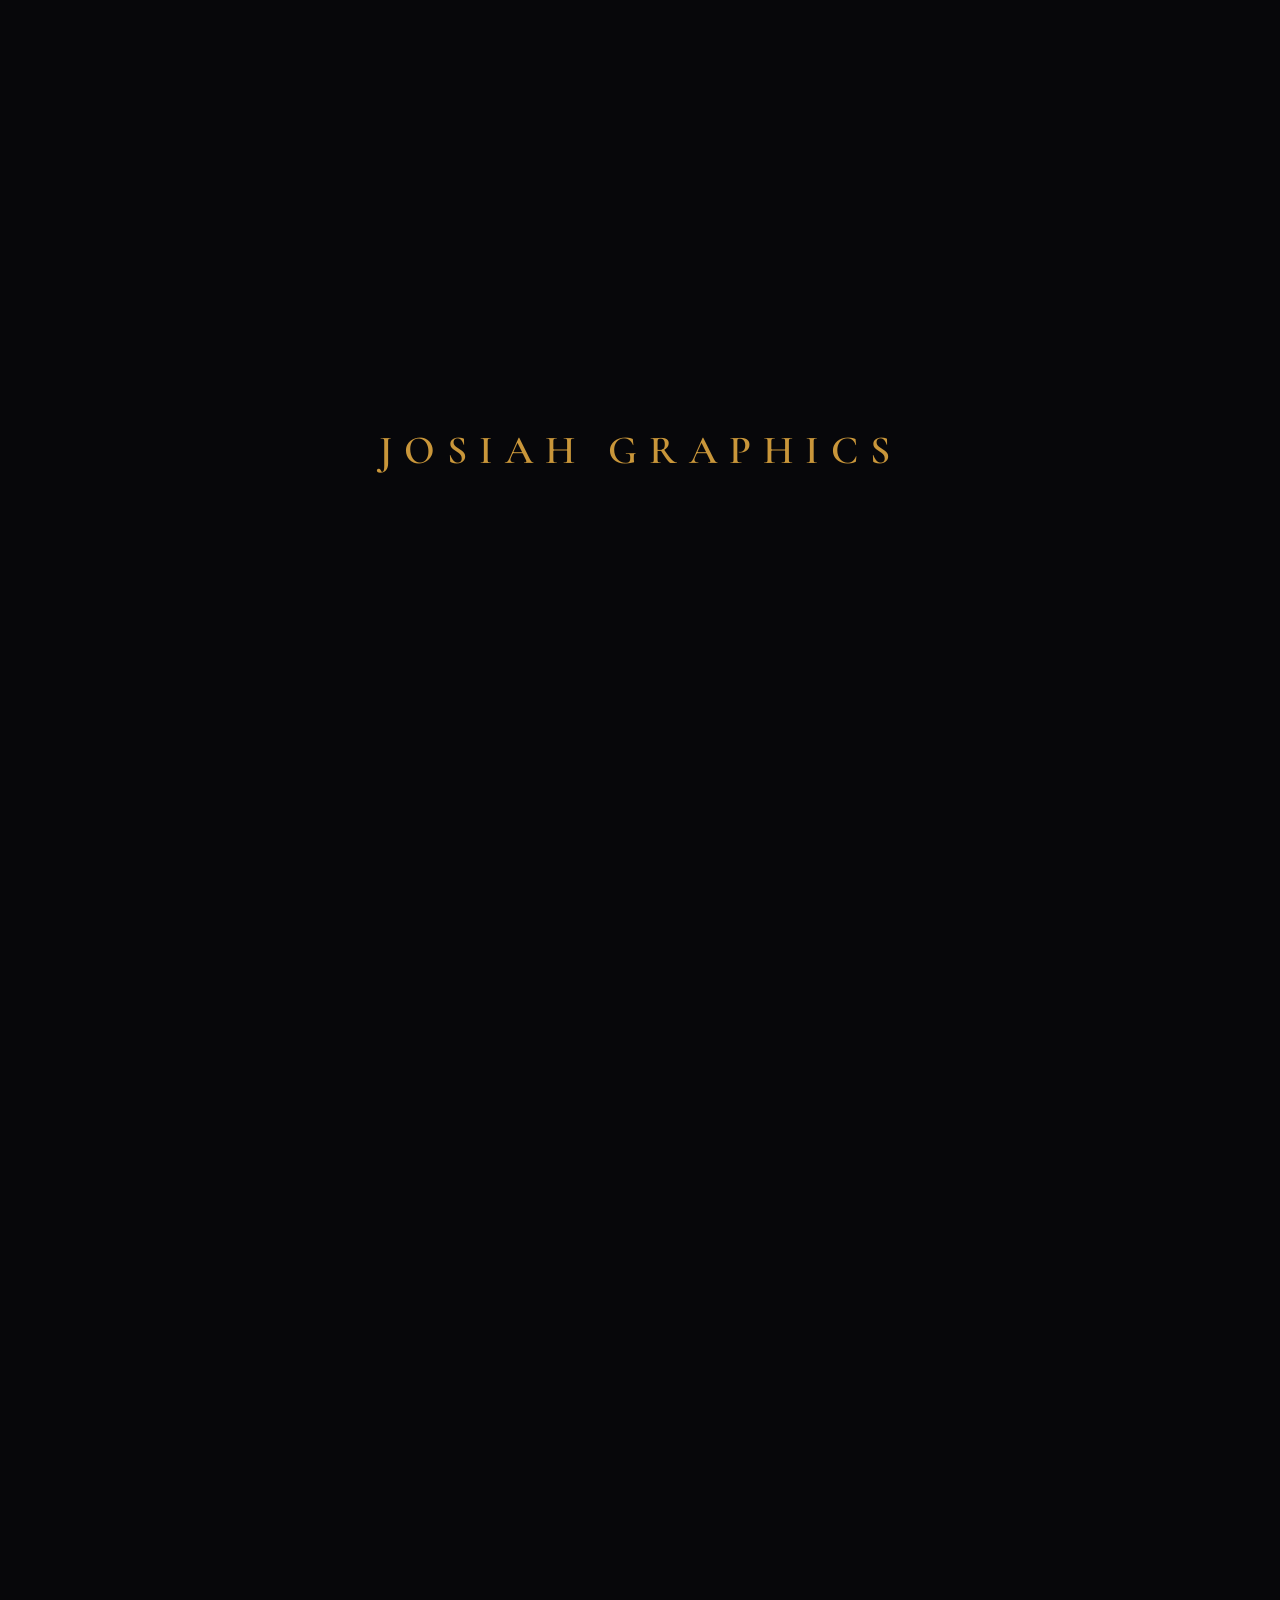
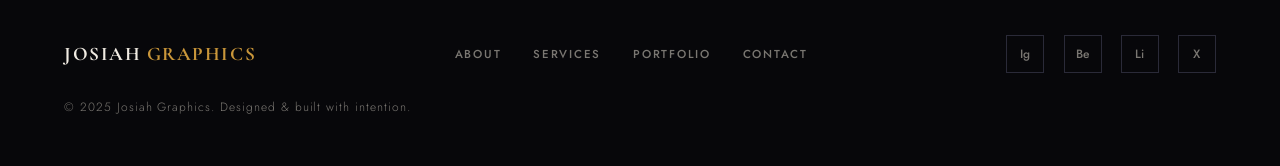
==== about.html @ d7c50a03 "message" ====
<!DOCTYPE html>
<html lang="en">
<head>
  <meta charset="UTF-8" />
  <meta name="viewport" content="width=device-width, initial-scale=1.0" />
  <title>About — Josiah Graphics</title>
  <meta name="description" content="About Josiah — graphic designer, visual storyteller, and brand strategist with 8+ years of creative experience." />
  <link rel="stylesheet" href="assets/css/style.css" />
  <style>
    /* ── Bio Section ─────────────────────────────────────── */
    .bio-grid {
      display: grid;
      grid-template-columns: 5fr 7fr;
      gap: clamp(3rem, 8vw, 6rem);
      align-items: start;
    }
    .bio-img-wrap {
      position: relative;
      top: -2rem;
    }
    .bio-img-wrap img {
      width: 100%;
      aspect-ratio: 3/4;
    }
    .bio-img-overlay {
      position: absolute;
      top: 2rem; right: -2rem;
      width: calc(100% - 2rem);
      height: calc(100% - 2rem);
      border: 1px solid var(--border-light);
      pointer-events: none;
      z-index: -1;
    }
    .bio-img-caption {
      margin-top: 1.5rem;
      font-size: 0.75rem;
      letter-spacing: 0.12em;
      color: var(--text-muted);
    }
    .bio-text p {
      font-size: 1rem;
      color: var(--text-muted);
      line-height: 1.9;
      margin-bottom: 1.5rem;
    }
    .bio-text p.lead {
      font-family: var(--font-display);
      font-size: 1.45rem;
      font-weight: 400;
      line-height: 1.55;
      color: var(--text);
    }
    .bio-text p.lead em { color: var(--accent); font-style: italic; }
    @media (max-width: 768px) {
      .bio-grid { grid-template-columns: 1fr; }
      .bio-img-wrap { top: 0; }
      .bio-img-overlay { display: none; }
    }

    /* ── Skills Section ──────────────────────────────────── */
    .skills-section { background: var(--surface); border-top: 1px solid var(--border); border-bottom: 1px solid var(--border); }
    .skills-grid {
      display: grid;
      grid-template-columns: repeat(3, 1fr);
      gap: 0;
    }
    .skill-col {
      padding: 2.5rem;
      border-right: 1px solid var(--border);
    }
    .skill-col:last-child { border-right: none; }
    .skill-col-title {
      font-size: 0.7rem;
      font-weight: 500;
      letter-spacing: 0.22em;
      text-transform: uppercase;
      color: var(--accent);
      margin-bottom: 1.5rem;
    }
    .skill-item {
      display: flex;
      align-items: center;
      justify-content: space-between;
      padding: 0.75rem 0;
      border-bottom: 1px solid var(--border);
      font-size: 0.9rem;
      color: var(--text-muted);
    }
    .skill-item:last-child { border-bottom: none; }
    .skill-item strong { color: var(--text); font-weight: 400; }
    .skill-bar-wrap {
      width: 60px;
      height: 2px;
      background: var(--border-light);
      border-radius: 1px;
      overflow: hidden;
    }
    .skill-bar {
      height: 100%;
      background: var(--accent);
      width: 0;
      transition: width 1s var(--ease-out);
      border-radius: 1px;
    }
    .skill-bar.animated { width: var(--level); }
    @media (max-width: 768px) {
      .skills-grid { grid-template-columns: 1fr; }
      .skill-col { border-right: none; border-bottom: 1px solid var(--border); }
      .skill-col:last-child { border-bottom: none; }
    }

    /* ── Timeline ────────────────────────────────────────── */
    .timeline {
      position: relative;
      padding-left: 2rem;
    }
    .timeline::before {
      content: '';
      position: absolute;
      left: 0;
      top: 0.6rem;
      bottom: 0;
      width: 1px;
      background: var(--border-light);
    }
    .timeline-item {
      position: relative;
      padding-left: 2rem;
      padding-bottom: 2.5rem;
    }
    .timeline-item:last-child { padding-bottom: 0; }
    .timeline-dot {
      position: absolute;
      left: -2.5rem;
      top: 0.4rem;
      width: 10px; height: 10px;
      border-radius: 50%;
      background: var(--accent-dim);
      border: 1px solid var(--accent);
      box-shadow: 0 0 0 4px var(--bg);
    }
    .timeline-year {
      font-size: 0.68rem;
      font-weight: 500;
      letter-spacing: 0.2em;
      color: var(--accent);
      text-transform: uppercase;
      margin-bottom: 0.5rem;
    }
    .timeline-role {
      font-family: var(--font-display);
      font-size: 1.2rem;
      font-weight: 600;
      margin-bottom: 0.25rem;
    }
    .timeline-company { font-size: 0.85rem; color: var(--text-muted); margin-bottom: 0.75rem; }
    .timeline-desc { font-size: 0.88rem; color: var(--text-muted); line-height: 1.8; max-width: 52ch; }

    /* ── Values ──────────────────────────────────────────── */
    .values-grid {
      display: grid;
      grid-template-columns: repeat(2, 1fr);
      gap: 1.5rem;
    }
    .value-card {
      padding: 2.2rem;
      border: 1px solid var(--border);
      background: var(--surface);
      transition: border-color var(--trans), background var(--trans);
    }
    .value-card:hover { border-color: var(--accent); background: var(--surface-2); }
    .value-icon {
      font-family: var(--font-display);
      font-size: 2.5rem;
      font-weight: 600;
      font-style: italic;
      color: var(--accent);
      margin-bottom: 1rem;
      line-height: 1;
    }
    .value-title {
      font-family: var(--font-display);
      font-size: 1.3rem;
      font-weight: 600;
      margin-bottom: 0.75rem;
    }
    .value-desc { font-size: 0.88rem; color: var(--text-muted); line-height: 1.8; }
    @media (max-width: 640px) {
      .values-grid { grid-template-columns: 1fr; }
    }

    /* ── Stats Bar ───────────────────────────────────────── */
    .stats-bar {
      display: grid;
      grid-template-columns: repeat(4, 1fr);
      border-top: 1px solid var(--border);
      border-bottom: 1px solid var(--border);
    }
    .stat-cell {
      padding: 2.5rem 2rem;
      border-right: 1px solid var(--border);
      text-align: center;
    }
    .stat-cell:last-child { border-right: none; }
    @media (max-width: 768px) {
      .stats-bar { grid-template-columns: repeat(2, 1fr); }
      .stat-cell:nth-child(2) { border-right: none; }
      .stat-cell:nth-child(1),
      .stat-cell:nth-child(2) { border-bottom: 1px solid var(--border); }
    }
  </style>
</head>
<body>

  <div id="page-loader"><span class="loader-logo">Josiah Graphics</span></div>
  <div id="scroll-progress"></div>
  <div class="cursor"></div>
  <div class="cursor-ring"></div>

  <nav id="nav">
    <div class="nav-inner">
      <a href="index.html" class="nav-logo">Josiah <span>Graphics</span></a>
      <div class="nav-links">
        <a href="index.html">Home</a>
        <a href="about.html">About</a>
        <a href="services.html">Services</a>
        <a href="portfolio.html">Portfolio</a>
        <a href="contact.html" class="nav-cta">Get in Touch</a>
      </div>
      <button class="hamburger" aria-label="Toggle menu">
        <span></span><span></span><span></span>
      </button>
    </div>
  </nav>
  <div class="mobile-nav">
    <a href="index.html">Home</a>
    <a href="about.html">About</a>
    <a href="services.html">Services</a>
    <a href="portfolio.html">Portfolio</a>
    <a href="contact.html">Contact</a>
  </div>

  <!-- Hero -->
  <section class="page-hero">
    <div class="container">
      <div class="section-label page-hero-label">About Me</div>
      <h1>The<br>person<br>behind the <em>work</em></h1>
      <p class="page-hero-desc">
        I'm Josiah — graphic designer, visual thinker, and brand storyteller based in [City, Country]. I design for people, not just portfolios.
      </p>
    </div>
  </section>

  <!-- Stats Bar -->
  <div class="stats-bar">
    <div class="stat-cell reveal">
      <p class="stat-number" data-count="8" data-suffix="+">0+</p>
      <p class="stat-label">Years Active</p>
    </div>
    <div class="stat-cell reveal">
      <p class="stat-number" data-count="150" data-suffix="+">0+</p>
      <p class="stat-label">Projects Delivered</p>
    </div>
    <div class="stat-cell reveal">
      <p class="stat-number" data-count="80" data-suffix="+">0+</p>
      <p class="stat-label">Happy Clients</p>
    </div>
    <div class="stat-cell reveal">
      <p class="stat-number" data-count="12" data-suffix="">0</p>
      <p class="stat-label">Design Awards</p>
    </div>
  </div>

  <!-- Bio -->
  <section class="section-pad">
    <div class="container">
      <div class="bio-grid">
        <div class="bio-img-wrap reveal-left">
          <img src="https://picsum.photos/seed/josiah-bio/600/800" alt="Josiah at work" loading="lazy" />
          <div class="bio-img-overlay"></div>
          <p class="bio-img-caption">→ Josiah · Visual Designer · [City]</p>
        </div>
        <div class="bio-text reveal-right">
          <div class="section-label">My Story</div>
          <p class="lead">
            Design isn't decoration — it's <em>communication</em> stripped to its purest, most powerful form.
          </p>
          <p>
            My journey into design began with a sketch pad and a curiosity about why certain logos felt trustworthy and others felt forgettable. That question has driven every project I've taken on since.
          </p>
          <p>
            I studied Graphic Communication at [University Name] and have since spent over eight years working across industries — from startups that needed a visual voice from scratch, to established firms seeking a fresh identity to match their evolution.
          </p>
          <p>
            I founded Josiah Graphics as a studio where strategy and artistry meet without compromise. Every client gets a designer who listens, a process that's transparent, and a result that exceeds expectation.
          </p>
          <p>
            When I'm not designing, you'll find me exploring typography history, mentoring young creatives, or chasing good light with a camera.
          </p>
          <a href="contact.html" class="btn btn-primary mt-3">Let's Work Together →</a>
        </div>
      </div>
    </div>
  </section>

  <!-- Values -->
  <section class="section-pad" style="background: var(--surface); border-top: 1px solid var(--border);">
    <div class="container">
      <div class="section-label reveal">What I Believe</div>
      <h2 class="section-title reveal">Design <em>principles</em></h2>
      <div class="values-grid mt-3">
        <div class="value-card reveal">
          <div class="value-icon">01.</div>
          <h3 class="value-title">Clarity Above All</h3>
          <p class="value-desc">The best design communicates instantly. I strip away everything that doesn't serve the message, leaving only what earns its place on the canvas.</p>
        </div>
        <div class="value-card reveal">
          <div class="value-icon">02.</div>
          <h3 class="value-title">Intent in Every Detail</h3>
          <p class="value-desc">Kerning, colour temperature, weight contrast — nothing is arbitrary. Every micro-decision compounds into a macro impression that defines the brand.</p>
        </div>
        <div class="value-card reveal">
          <div class="value-icon">03.</div>
          <h3 class="value-title">Strategy Before Style</h3>
          <p class="value-desc">Beautiful design that doesn't work is decoration. I start with your audience, your goals, and your competitive landscape — then I make it beautiful.</p>
        </div>
        <div class="value-card reveal">
          <div class="value-icon">04.</div>
          <h3 class="value-title">Long-term Thinking</h3>
          <p class="value-desc">Trends age. Strong visual identities don't. I design for longevity, building systems flexible enough to grow with your brand over years, not seasons.</p>
        </div>
      </div>
    </div>
  </section>

  <!-- Skills -->
  <section class="skills-section">
    <div class="container">
      <div style="padding: 4rem 0 3rem;">
        <div class="section-label reveal">Expertise</div>
        <h2 class="section-title reveal">Skills &amp; <em>tools</em></h2>
      </div>
    </div>
    <div class="skills-grid">
      <div class="skill-col reveal">
        <p class="skill-col-title">Design Disciplines</p>
        <div class="skill-item"><strong>Brand Identity</strong><div class="skill-bar-wrap"><div class="skill-bar" style="--level:95%"></div></div></div>
        <div class="skill-item"><strong>Typography</strong><div class="skill-bar-wrap"><div class="skill-bar" style="--level:92%"></div></div></div>
        <div class="skill-item"><strong>Print Design</strong><div class="skill-bar-wrap"><div class="skill-bar" style="--level:88%"></div></div></div>
        <div class="skill-item"><strong>Illustration</strong><div class="skill-bar-wrap"><div class="skill-bar" style="--level:80%"></div></div></div>
        <div class="skill-item"><strong>Packaging</strong><div class="skill-bar-wrap"><div class="skill-bar" style="--level:85%"></div></div></div>
      </div>
      <div class="skill-col reveal">
        <p class="skill-col-title">Software & Tools</p>
        <div class="skill-item"><strong>Adobe Illustrator</strong><div class="skill-bar-wrap"><div class="skill-bar" style="--level:98%"></div></div></div>
        <div class="skill-item"><strong>Adobe Photoshop</strong><div class="skill-bar-wrap"><div class="skill-bar" style="--level:95%"></div></div></div>
        <div class="skill-item"><strong>Adobe InDesign</strong><div class="skill-bar-wrap"><div class="skill-bar" style="--level:90%"></div></div></div>
        <div class="skill-item"><strong>Figma</strong><div class="skill-bar-wrap"><div class="skill-bar" style="--level:85%"></div></div></div>
        <div class="skill-item"><strong>Procreate</strong><div class="skill-bar-wrap"><div class="skill-bar" style="--level:78%"></div></div></div>
      </div>
      <div class="skill-col reveal">
        <p class="skill-col-title">Additional Expertise</p>
        <div class="skill-item"><strong>Brand Strategy</strong><div class="skill-bar-wrap"><div class="skill-bar" style="--level:82%"></div></div></div>
        <div class="skill-item"><strong>Motion Graphics</strong><div class="skill-bar-wrap"><div class="skill-bar" style="--level:72%"></div></div></div>
        <div class="skill-item"><strong>Social Media Design</strong><div class="skill-bar-wrap"><div class="skill-bar" style="--level:90%"></div></div></div>
        <div class="skill-item"><strong>Colour Theory</strong><div class="skill-bar-wrap"><div class="skill-bar" style="--level:96%"></div></div></div>
        <div class="skill-item"><strong>Client Communication</strong><div class="skill-bar-wrap"><div class="skill-bar" style="--level:93%"></div></div></div>
      </div>
    </div>
  </section>

  <!-- Experience Timeline -->
  <section class="section-pad">
    <div class="container">
      <div style="display:grid; grid-template-columns: 1fr 1fr; gap: clamp(3rem,8vw,6rem); align-items:start;">
        <div class="reveal-left">
          <div class="section-label">Work History</div>
          <h2 class="section-title">Creative <em>journey</em></h2>
          <p class="section-sub mt-1">
            Over eight years of shaping brands across continents, industries, and mediums — each chapter teaching me something new about the power of visual language.
          </p>
        </div>
        <div class="timeline reveal-right">
          <div class="timeline-item">
            <div class="timeline-dot"></div>
            <p class="timeline-year">2020 — Present</p>
            <p class="timeline-role">Founder &amp; Lead Designer</p>
            <p class="timeline-company">Josiah Graphics Studio</p>
            <p class="timeline-desc">Running a full-service design studio serving local and international clients across brand identity, print, and digital design.</p>
          </div>
          <div class="timeline-item">
            <div class="timeline-dot"></div>
            <p class="timeline-year">2017 — 2020</p>
            <p class="timeline-role">Senior Graphic Designer</p>
            <p class="timeline-company">[Agency Name] · [City]</p>
            <p class="timeline-desc">Led design for a portfolio of regional consumer brands. Managed a team of two junior designers and interfaced directly with clients.</p>
          </div>
          <div class="timeline-item">
            <div class="timeline-dot"></div>
            <p class="timeline-year">2014 — 2017</p>
            <p class="timeline-role">Junior Graphic Designer</p>
            <p class="timeline-company">[Studio Name] · [City]</p>
            <p class="timeline-desc">Developed brand collateral, print layouts, and editorial designs. Built a strong foundation in production-ready print work.</p>
          </div>
          <div class="timeline-item">
            <div class="timeline-dot"></div>
            <p class="timeline-year">2014</p>
            <p class="timeline-role">BA Graphic Communication</p>
            <p class="timeline-company">[University Name]</p>
            <p class="timeline-desc">Graduated with honours. Dissertation focused on the semiotics of visual branding in emerging markets.</p>
          </div>
        </div>
      </div>
    </div>
  </section>

  <!-- CTA -->
  <section class="section-pad" style="background:var(--surface); border-top:1px solid var(--border); text-align:center;">
    <div class="container" style="position:relative;z-index:1;">
      <div class="section-label reveal" style="justify-content:center;">Ready?</div>
      <h2 class="section-title reveal" style="max-width:14ch; margin:0 auto 1.5rem;">Let's make something <em>great</em></h2>
      <a href="contact.html" class="btn btn-primary reveal">Start a Project →</a>
    </div>
  </section>

  <footer>
    <div class="footer-inner">
      <a href="index.html" class="footer-logo">Josiah <span>Graphics</span></a>
      <div class="footer-links">
        <a href="about.html">About</a>
        <a href="services.html">Services</a>
        <a href="portfolio.html">Portfolio</a>
        <a href="contact.html">Contact</a>
      </div>
      <div class="social-links">
        <a href="#" class="social-link">Ig</a>
        <a href="#" class="social-link">Be</a>
        <a href="#" class="social-link">Li</a>
        <a href="#" class="social-link">X</a>
      </div>
      <p class="footer-copy">© 2025 Josiah Graphics. Designed &amp; built with intention.</p>
    </div>
  </footer>

  <button id="back-top">↑</button>

  <script src="main.js"></script>
  <script>
    // Animate skill bars when visible
    const skillBars = document.querySelectorAll('.skill-bar');
    const barIO = new IntersectionObserver(entries => {
      entries.forEach(entry => {
        if (entry.isIntersecting) {
          entry.target.classList.add('animated');
          barIO.unobserve(entry.target);
        }
      });
    }, { threshold: 0.3 });
    skillBars.forEach(b => barIO.observe(b));
  </script>
</body>
</html>
---- assets/css/style.css ----
/* =========================================================
   JOSIAH GRAPHICS — Global Stylesheet
   ========================================================= */

@import url('https://fonts.googleapis.com/css2?family=Cormorant+Garamond:ital,wght@0,300;0,400;0,600;0,700;1,400;1,600&family=Jost:wght@200;300;400;500;600&display=swap');

/* ─── CSS Custom Properties ─────────────────────────────── */
:root {
  --bg:           #07070A;
  --surface:      #0E0E16;
  --surface-2:    #141420;
  --accent:       #C9963A;
  --accent-light: #E2B865;
  --accent-dim:   rgba(201,150,58,0.12);
  --text:         #F0EBE2;
  --text-muted:   #7A7772;
  --text-faint:   #3E3C3A;
  --border:       #1C1C26;
  --border-light: #2A2A38;

  --font-display: 'Cormorant Garamond', Georgia, serif;
  --font-body:    'Jost', sans-serif;

  --nav-h:        72px;
  --max-w:        1280px;
  --gap:          clamp(1.5rem, 4vw, 3rem);

  --ease-out:     cubic-bezier(0.22, 1, 0.36, 1);
  --ease-in-out:  cubic-bezier(0.65, 0, 0.35, 1);
  --trans:        0.4s var(--ease-out);
}

/* ─── Reset & Base ──────────────────────────────────────── */
*, *::before, *::after { box-sizing: border-box; margin: 0; padding: 0; }

html {
  font-size: 16px;
  scroll-behavior: smooth;
  overflow-x: hidden;
}

body {
  background: var(--bg);
  color: var(--text);
  font-family: var(--font-body);
  font-weight: 300;
  line-height: 1.7;
  overflow-x: hidden;
  -webkit-font-smoothing: antialiased;
}

img { display: block; max-width: 100%; object-fit: cover; }

a { color: inherit; text-decoration: none; }

ul { list-style: none; }

button { cursor: pointer; border: none; background: none; font-family: inherit; }

/* ─── Scrollbar ─────────────────────────────────────────── */
::-webkit-scrollbar { width: 4px; }
::-webkit-scrollbar-track { background: var(--bg); }
::-webkit-scrollbar-thumb { background: var(--accent); border-radius: 2px; }

/* ─── Cursor ─────────────────────────────────────────────── */
.cursor {
  position: fixed;
  top: 0; left: 0;
  width: 10px; height: 10px;
  background: var(--accent);
  border-radius: 50%;
  pointer-events: none;
  z-index: 9999;
  transform: translate(-50%, -50%);
  transition: width 0.3s, height 0.3s, opacity 0.3s;
  mix-blend-mode: screen;
}
.cursor-ring {
  position: fixed;
  top: 0; left: 0;
  width: 36px; height: 36px;
  border: 1px solid var(--accent);
  border-radius: 50%;
  pointer-events: none;
  z-index: 9998;
  transform: translate(-50%, -50%);
  opacity: 0.5;
  transition: width 0.5s var(--ease-out), height 0.5s var(--ease-out), opacity 0.3s;
}
body:hover .cursor { opacity: 1; }
body.cursor-hover .cursor { width: 6px; height: 6px; }
body.cursor-hover .cursor-ring { width: 56px; height: 56px; opacity: 0.3; }

/* ─── Noise Texture Overlay ─────────────────────────────── */
body::before {
  content: '';
  position: fixed;
  inset: 0;
  background-image: url("data:image/svg+xml,%3Csvg viewBox='0 0 256 256' xmlns='http://www.w3.org/2000/svg'%3E%3Cfilter id='n'%3E%3CfeTurbulence type='fractalNoise' baseFrequency='0.9' numOctaves='4' stitchTiles='stitch'/%3E%3C/filter%3E%3Crect width='100%25' height='100%25' filter='url(%23n)' opacity='0.04'/%3E%3C/svg%3E");
  pointer-events: none;
  z-index: 0;
  opacity: 0.6;
}

/* ─── Page Loader ───────────────────────────────────────── */
#page-loader {
  position: fixed;
  inset: 0;
  background: var(--bg);
  z-index: 10000;
  display: flex;
  align-items: center;
  justify-content: center;
  transition: opacity 0.6s var(--ease-out), visibility 0.6s;
}
#page-loader.hidden {
  opacity: 0;
  visibility: hidden;
}
.loader-logo {
  font-family: var(--font-display);
  font-size: clamp(1.5rem, 4vw, 2.5rem);
  font-weight: 600;
  letter-spacing: 0.3em;
  text-transform: uppercase;
  color: var(--accent);
  animation: loaderPulse 1.2s ease-in-out infinite;
}
@keyframes loaderPulse {
  0%, 100% { opacity: 0.3; }
  50%       { opacity: 1; }
}

/* ─── Navigation ────────────────────────────────────────── */
#nav {
  position: fixed;
  top: 0; left: 0; right: 0;
  z-index: 1000;
  height: var(--nav-h);
  display: flex;
  align-items: center;
  padding: 0 clamp(1.5rem, 5vw, 4rem);
  transition: background 0.5s, border-color 0.5s;
}
#nav.scrolled {
  background: rgba(7, 7, 10, 0.92);
  border-bottom: 1px solid var(--border);
  backdrop-filter: blur(20px);
  -webkit-backdrop-filter: blur(20px);
}
.nav-inner {
  width: 100%;
  max-width: var(--max-w);
  margin: 0 auto;
  display: flex;
  align-items: center;
  justify-content: space-between;
}
.nav-logo {
  font-family: var(--font-display);
  font-size: 1.4rem;
  font-weight: 700;
  letter-spacing: 0.08em;
  text-transform: uppercase;
  color: var(--text);
  transition: color var(--trans);
}
.nav-logo span { color: var(--accent); }
.nav-logo:hover { color: var(--accent); }

.nav-links {
  display: flex;
  align-items: center;
  gap: 2.5rem;
}
.nav-links a {
  font-size: 0.72rem;
  font-weight: 500;
  letter-spacing: 0.18em;
  text-transform: uppercase;
  color: var(--text-muted);
  position: relative;
  transition: color var(--trans);
}
.nav-links a::after {
  content: '';
  position: absolute;
  bottom: -4px; left: 0;
  width: 0; height: 1px;
  background: var(--accent);
  transition: width var(--trans);
}
.nav-links a:hover,
.nav-links a.active {
  color: var(--text);
}
.nav-links a:hover::after,
.nav-links a.active::after {
  width: 100%;
}

.nav-cta {
  font-size: 0.72rem;
  font-weight: 500;
  letter-spacing: 0.15em;
  text-transform: uppercase;
  padding: 0.55rem 1.4rem;
  border: 1px solid var(--accent);
  color: var(--accent) !important;
  transition: background var(--trans), color var(--trans) !important;
  border-radius: 0;
}
.nav-cta:hover {
  background: var(--accent) !important;
  color: var(--bg) !important;
}
.nav-cta::after { display: none !important; }

/* Hamburger */
.hamburger {
  display: none;
  flex-direction: column;
  gap: 5px;
  padding: 8px;
  z-index: 101;
}
.hamburger span {
  display: block;
  width: 24px; height: 1.5px;
  background: var(--text);
  transition: transform 0.35s var(--ease-out), opacity 0.35s;
}
.hamburger.open span:nth-child(1) { transform: translateY(6.5px) rotate(45deg); }
.hamburger.open span:nth-child(2) { opacity: 0; }
.hamburger.open span:nth-child(3) { transform: translateY(-6.5px) rotate(-45deg); }

/* Mobile Nav */
.mobile-nav {
  display: none;
  position: fixed;
  inset: 0;
  background: var(--bg);
  z-index: 999;
  flex-direction: column;
  align-items: center;
  justify-content: center;
  gap: 2.5rem;
  opacity: 0;
  pointer-events: none;
  transition: opacity 0.4s var(--ease-out);
}
.mobile-nav.open {
  opacity: 1;
  pointer-events: all;
}
.mobile-nav a {
  font-family: var(--font-display);
  font-size: clamp(2rem, 8vw, 3.5rem);
  font-weight: 600;
  letter-spacing: 0.05em;
  color: var(--text-muted);
  transition: color var(--trans);
}
.mobile-nav a:hover,
.mobile-nav a.active { color: var(--accent); }

/* ─── Layout Helpers ────────────────────────────────────── */
.container {
  width: 100%;
  max-width: var(--max-w);
  margin: 0 auto;
  padding: 0 clamp(1.5rem, 5vw, 4rem);
}

section { position: relative; z-index: 1; }

.section-pad {
  padding-top: clamp(5rem, 10vw, 8rem);
  padding-bottom: clamp(5rem, 10vw, 8rem);
}

/* ─── Section Labels ────────────────────────────────────── */
.section-label {
  display: flex;
  align-items: center;
  gap: 1rem;
  font-size: 0.68rem;
  font-weight: 500;
  letter-spacing: 0.25em;
  text-transform: uppercase;
  color: var(--accent);
  margin-bottom: 1.5rem;
}
.section-label::before {
  content: '';
  display: block;
  width: 40px; height: 1px;
  background: var(--accent);
}

/* ─── Section Headings ──────────────────────────────────── */
.section-title {
  font-family: var(--font-display);
  font-size: clamp(2.4rem, 5vw, 4rem);
  font-weight: 600;
  line-height: 1.1;
  letter-spacing: -0.01em;
  margin-bottom: 1.5rem;
}
.section-title em {
  font-style: italic;
  color: var(--accent);
}

.section-sub {
  font-size: 1rem;
  color: var(--text-muted);
  max-width: 52ch;
  line-height: 1.8;
}

/* ─── Divider ───────────────────────────────────────────── */
.divider {
  width: 100%;
  height: 1px;
  background: var(--border);
}

/* ─── Buttons ───────────────────────────────────────────── */
.btn {
  display: inline-flex;
  align-items: center;
  gap: 0.7rem;
  font-family: var(--font-body);
  font-size: 0.72rem;
  font-weight: 500;
  letter-spacing: 0.18em;
  text-transform: uppercase;
  padding: 0.9rem 2rem;
  transition: all var(--trans);
  position: relative;
  overflow: hidden;
}
.btn-primary {
  background: var(--accent);
  color: var(--bg);
}
.btn-primary:hover {
  background: var(--accent-light);
  transform: translateY(-2px);
}
.btn-outline {
  border: 1px solid var(--border-light);
  color: var(--text);
}
.btn-outline:hover {
  border-color: var(--accent);
  color: var(--accent);
  transform: translateY(-2px);
}
.btn-ghost {
  color: var(--accent);
  padding-left: 0;
  padding-right: 0;
}
.btn-ghost::after {
  content: '→';
  transition: transform var(--trans);
}
.btn-ghost:hover::after { transform: translateX(4px); }
.btn svg { width: 16px; height: 16px; }

/* ─── Scroll Reveal Animations ──────────────────────────── */
.reveal {
  opacity: 0;
  transform: translateY(40px);
  transition: opacity 0.8s var(--ease-out), transform 0.8s var(--ease-out);
}
.reveal.visible {
  opacity: 1;
  transform: none;
}
.reveal-left {
  opacity: 0;
  transform: translateX(-40px);
  transition: opacity 0.8s var(--ease-out), transform 0.8s var(--ease-out);
}
.reveal-left.visible {
  opacity: 1;
  transform: none;
}
.reveal-right {
  opacity: 0;
  transform: translateX(40px);
  transition: opacity 0.8s var(--ease-out), transform 0.8s var(--ease-out);
}
.reveal-right.visible {
  opacity: 1;
  transform: none;
}
.reveal-scale {
  opacity: 0;
  transform: scale(0.92);
  transition: opacity 0.8s var(--ease-out), transform 0.8s var(--ease-out);
}
.reveal-scale.visible {
  opacity: 1;
  transform: none;
}

/* Staggered delay children */
.stagger > * { transition-delay: calc(var(--i, 0) * 0.1s); }

/* ─── Page Hero (inner pages) ───────────────────────────── */
.page-hero {
  min-height: 55vh;
  display: flex;
  align-items: flex-end;
  padding-top: calc(var(--nav-h) + 4rem);
  padding-bottom: 5rem;
  border-bottom: 1px solid var(--border);
  position: relative;
  overflow: hidden;
}
.page-hero::before {
  content: '';
  position: absolute;
  top: 0; right: 0;
  width: 45%;
  height: 100%;
  background: radial-gradient(ellipse at top right, rgba(201,150,58,0.07) 0%, transparent 70%);
  pointer-events: none;
}
.page-hero-label { margin-bottom: 2rem; }
.page-hero h1 {
  font-family: var(--font-display);
  font-size: clamp(3.5rem, 9vw, 7rem);
  font-weight: 600;
  line-height: 0.95;
  letter-spacing: -0.02em;
}
.page-hero h1 em {
  font-style: italic;
  color: var(--accent);
}
.page-hero-desc {
  margin-top: 2rem;
  font-size: 1.05rem;
  color: var(--text-muted);
  max-width: 50ch;
  line-height: 1.8;
}

/* ─── Cards ─────────────────────────────────────────────── */
.card {
  background: var(--surface);
  border: 1px solid var(--border);
  overflow: hidden;
  transition: border-color var(--trans), transform var(--trans);
}
.card:hover {
  border-color: var(--border-light);
  transform: translateY(-4px);
}
.card-img {
  width: 100%;
  aspect-ratio: 16/10;
  overflow: hidden;
}
.card-img img {
  width: 100%; height: 100%;
  transition: transform 0.7s var(--ease-out);
}
.card:hover .card-img img { transform: scale(1.06); }
.card-body { padding: 1.8rem; }
.card-label {
  font-size: 0.65rem;
  font-weight: 500;
  letter-spacing: 0.2em;
  text-transform: uppercase;
  color: var(--accent);
  margin-bottom: 0.8rem;
}
.card-title {
  font-family: var(--font-display);
  font-size: 1.4rem;
  font-weight: 600;
  line-height: 1.2;
  margin-bottom: 0.75rem;
}
.card-text {
  font-size: 0.88rem;
  color: var(--text-muted);
  line-height: 1.75;
}
.card-tags {
  display: flex;
  flex-wrap: wrap;
  gap: 0.4rem;
  margin-top: 1.2rem;
}
.tag {
  font-size: 0.65rem;
  font-weight: 500;
  letter-spacing: 0.1em;
  text-transform: uppercase;
  padding: 0.3rem 0.75rem;
  border: 1px solid var(--border-light);
  color: var(--text-muted);
}

/* ─── Grid ───────────────────────────────────────────────── */
.grid-3 {
  display: grid;
  grid-template-columns: repeat(3, 1fr);
  gap: var(--gap);
}
.grid-2 {
  display: grid;
  grid-template-columns: repeat(2, 1fr);
  gap: var(--gap);
}
.grid-4 {
  display: grid;
  grid-template-columns: repeat(4, 1fr);
  gap: var(--gap);
}

/* ─── Footer ─────────────────────────────────────────────── */
footer {
  border-top: 1px solid var(--border);
  padding: 3rem clamp(1.5rem, 5vw, 4rem);
  position: relative;
  z-index: 1;
}
.footer-inner {
  max-width: var(--max-w);
  margin: 0 auto;
  display: flex;
  align-items: center;
  justify-content: space-between;
  flex-wrap: wrap;
  gap: 1.5rem;
}
.footer-logo {
  font-family: var(--font-display);
  font-size: 1.2rem;
  font-weight: 700;
  letter-spacing: 0.08em;
  text-transform: uppercase;
}
.footer-logo span { color: var(--accent); }
.footer-copy {
  font-size: 0.75rem;
  color: var(--text-muted);
  letter-spacing: 0.08em;
}
.footer-links {
  display: flex;
  gap: 2rem;
}
.footer-links a {
  font-size: 0.72rem;
  font-weight: 500;
  letter-spacing: 0.15em;
  text-transform: uppercase;
  color: var(--text-muted);
  transition: color var(--trans);
}
.footer-links a:hover { color: var(--accent); }
.social-links {
  display: flex;
  gap: 1.2rem;
}
.social-link {
  width: 38px; height: 38px;
  border: 1px solid var(--border-light);
  display: flex;
  align-items: center;
  justify-content: center;
  color: var(--text-muted);
  font-size: 0.75rem;
  transition: all var(--trans);
  font-family: var(--font-body);
  font-weight: 500;
  letter-spacing: 0.05em;
}
.social-link:hover {
  border-color: var(--accent);
  color: var(--accent);
  background: var(--accent-dim);
}

/* ─── Form Elements ─────────────────────────────────────── */
.form-group { margin-bottom: 1.5rem; }
.form-label {
  display: block;
  font-size: 0.68rem;
  font-weight: 500;
  letter-spacing: 0.2em;
  text-transform: uppercase;
  color: var(--text-muted);
  margin-bottom: 0.6rem;
}
.form-input,
.form-textarea,
.form-select {
  width: 100%;
  background: var(--surface);
  border: 1px solid var(--border-light);
  color: var(--text);
  font-family: var(--font-body);
  font-size: 0.95rem;
  font-weight: 300;
  padding: 0.85rem 1.1rem;
  outline: none;
  transition: border-color var(--trans);
  appearance: none;
  border-radius: 0;
}
.form-input:focus,
.form-textarea:focus,
.form-select:focus {
  border-color: var(--accent);
}
.form-input::placeholder,
.form-textarea::placeholder {
  color: var(--text-faint);
}
.form-textarea {
  resize: vertical;
  min-height: 150px;
}

/* ─── Stats ──────────────────────────────────────────────── */
.stat-number {
  font-family: var(--font-display);
  font-size: clamp(3rem, 6vw, 5rem);
  font-weight: 600;
  color: var(--accent);
  line-height: 1;
}
.stat-label {
  font-size: 0.75rem;
  font-weight: 500;
  letter-spacing: 0.18em;
  text-transform: uppercase;
  color: var(--text-muted);
  margin-top: 0.5rem;
}

/* ─── Accent Line ────────────────────────────────────────── */
.accent-line {
  width: 60px; height: 2px;
  background: var(--accent);
  margin-bottom: 1.5rem;
}

/* ─── Responsive ─────────────────────────────────────────── */
@media (max-width: 1024px) {
  .grid-3 { grid-template-columns: repeat(2, 1fr); }
  .grid-4 { grid-template-columns: repeat(2, 1fr); }
}

@media (max-width: 768px) {
  .nav-links, .nav-cta { display: none; }
  .hamburger { display: flex; }
  .mobile-nav { display: flex; }
  .grid-3, .grid-2 { grid-template-columns: 1fr; }
  .grid-4 { grid-template-columns: repeat(2, 1fr); }
  .footer-inner { flex-direction: column; align-items: flex-start; }
  .cursor, .cursor-ring { display: none; }
}

@media (max-width: 480px) {
  .grid-4 { grid-template-columns: 1fr; }
}

/* ─── Scroll Progress Bar ────────────────────────────────── */
#scroll-progress {
  position: fixed;
  top: 0; left: 0;
  height: 2px;
  background: var(--accent);
  z-index: 10001;
  transition: width 0.1s linear;
  width: 0%;
}

/* ─── Back to Top ────────────────────────────────────────── */
#back-top {
  position: fixed;
  bottom: 2rem;
  right: 2rem;
  width: 44px; height: 44px;
  border: 1px solid var(--border-light);
  display: flex;
  align-items: center;
  justify-content: center;
  color: var(--text-muted);
  font-size: 1.1rem;
  z-index: 500;
  opacity: 0;
  pointer-events: none;
  transition: all var(--trans);
  background: var(--surface);
}
#back-top.visible {
  opacity: 1;
  pointer-events: all;
}
#back-top:hover {
  border-color: var(--accent);
  color: var(--accent);
  background: var(--accent-dim);
}

/* ─── Utility ────────────────────────────────────────────── */
.text-accent   { color: var(--accent); }
.text-muted    { color: var(--text-muted); }
.italic        { font-style: italic; }
.mt-1          { margin-top: 1rem; }
.mt-2          { margin-top: 2rem; }
.mt-3          { margin-top: 3rem; }
.mb-1          { margin-bottom: 1rem; }
.mb-2          { margin-bottom: 2rem; }
.flex          { display: flex; }
.align-center  { align-items: center; }
.justify-between { justify-content: space-between; }
.gap-1         { gap: 1rem; }
.gap-2         { gap: 2rem; }
.fw-600        { font-weight: 600; }
.display-font  { font-family: var(--font-display); }
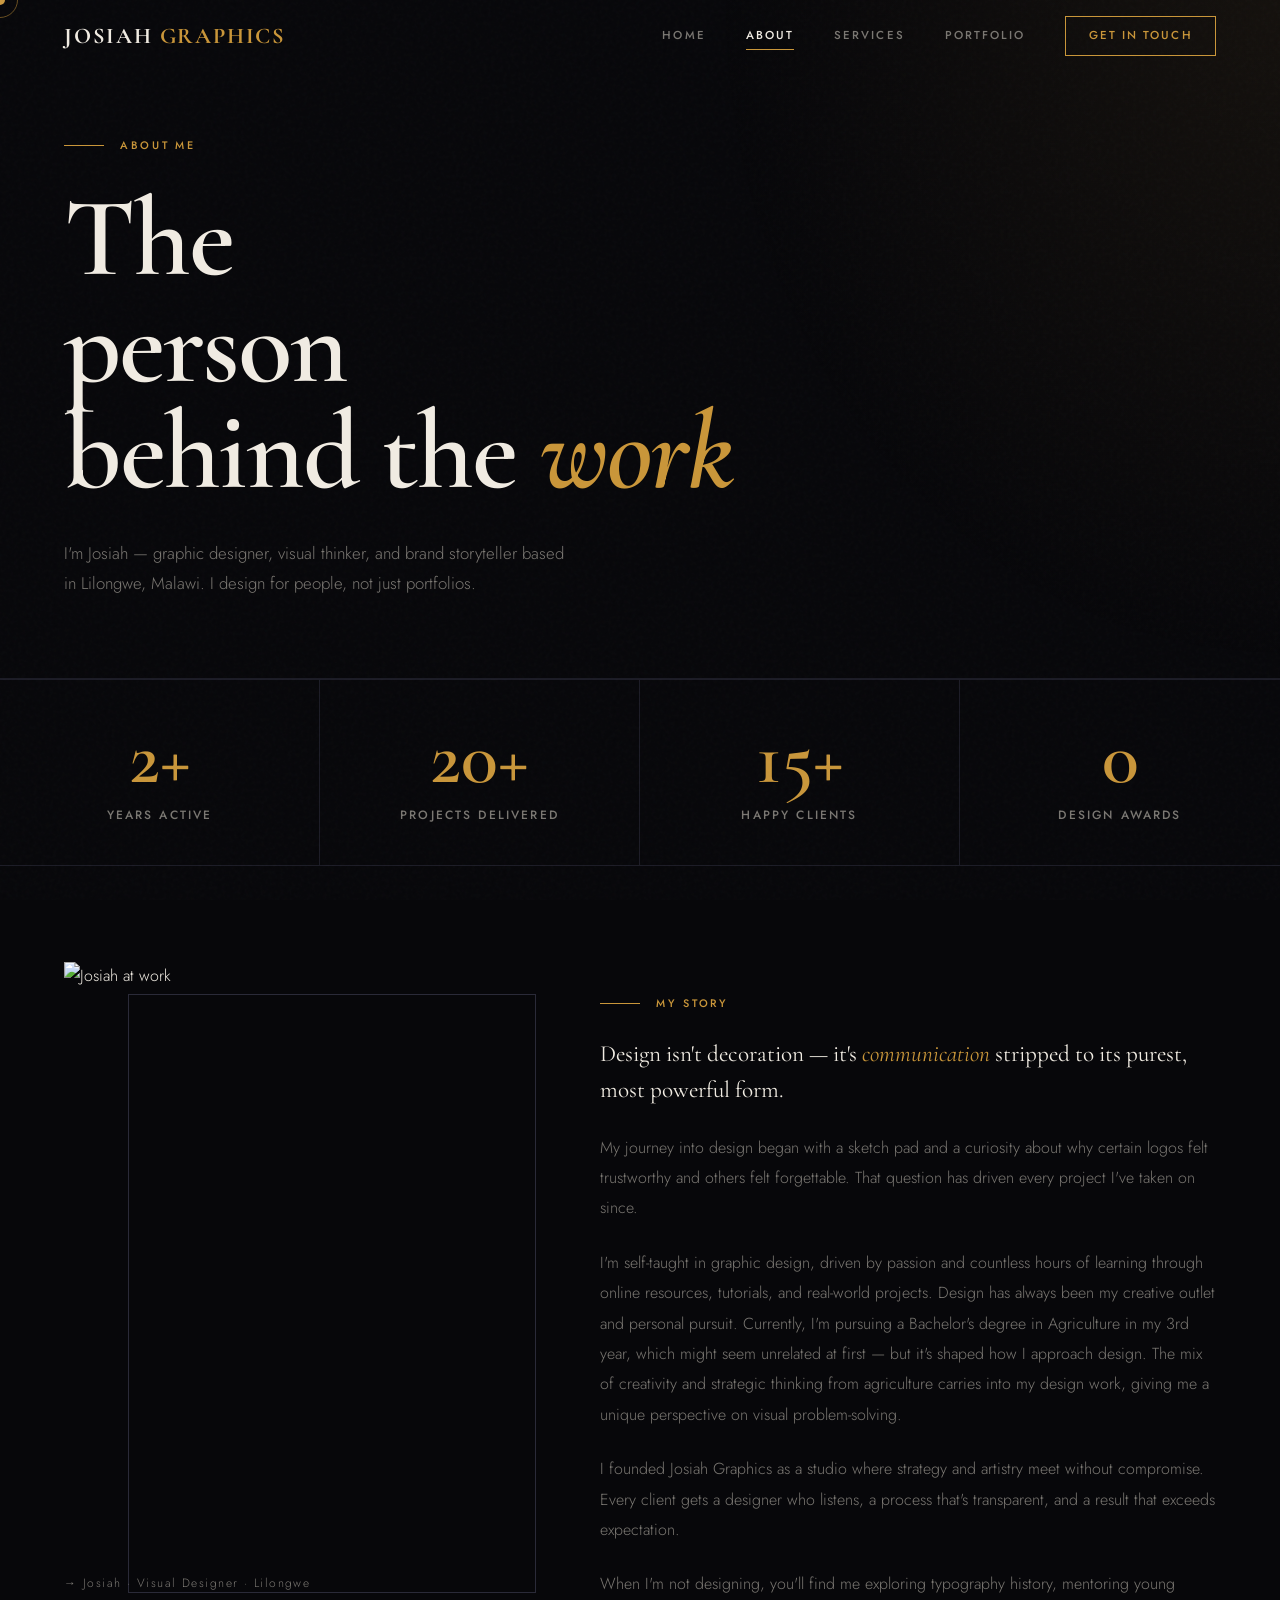
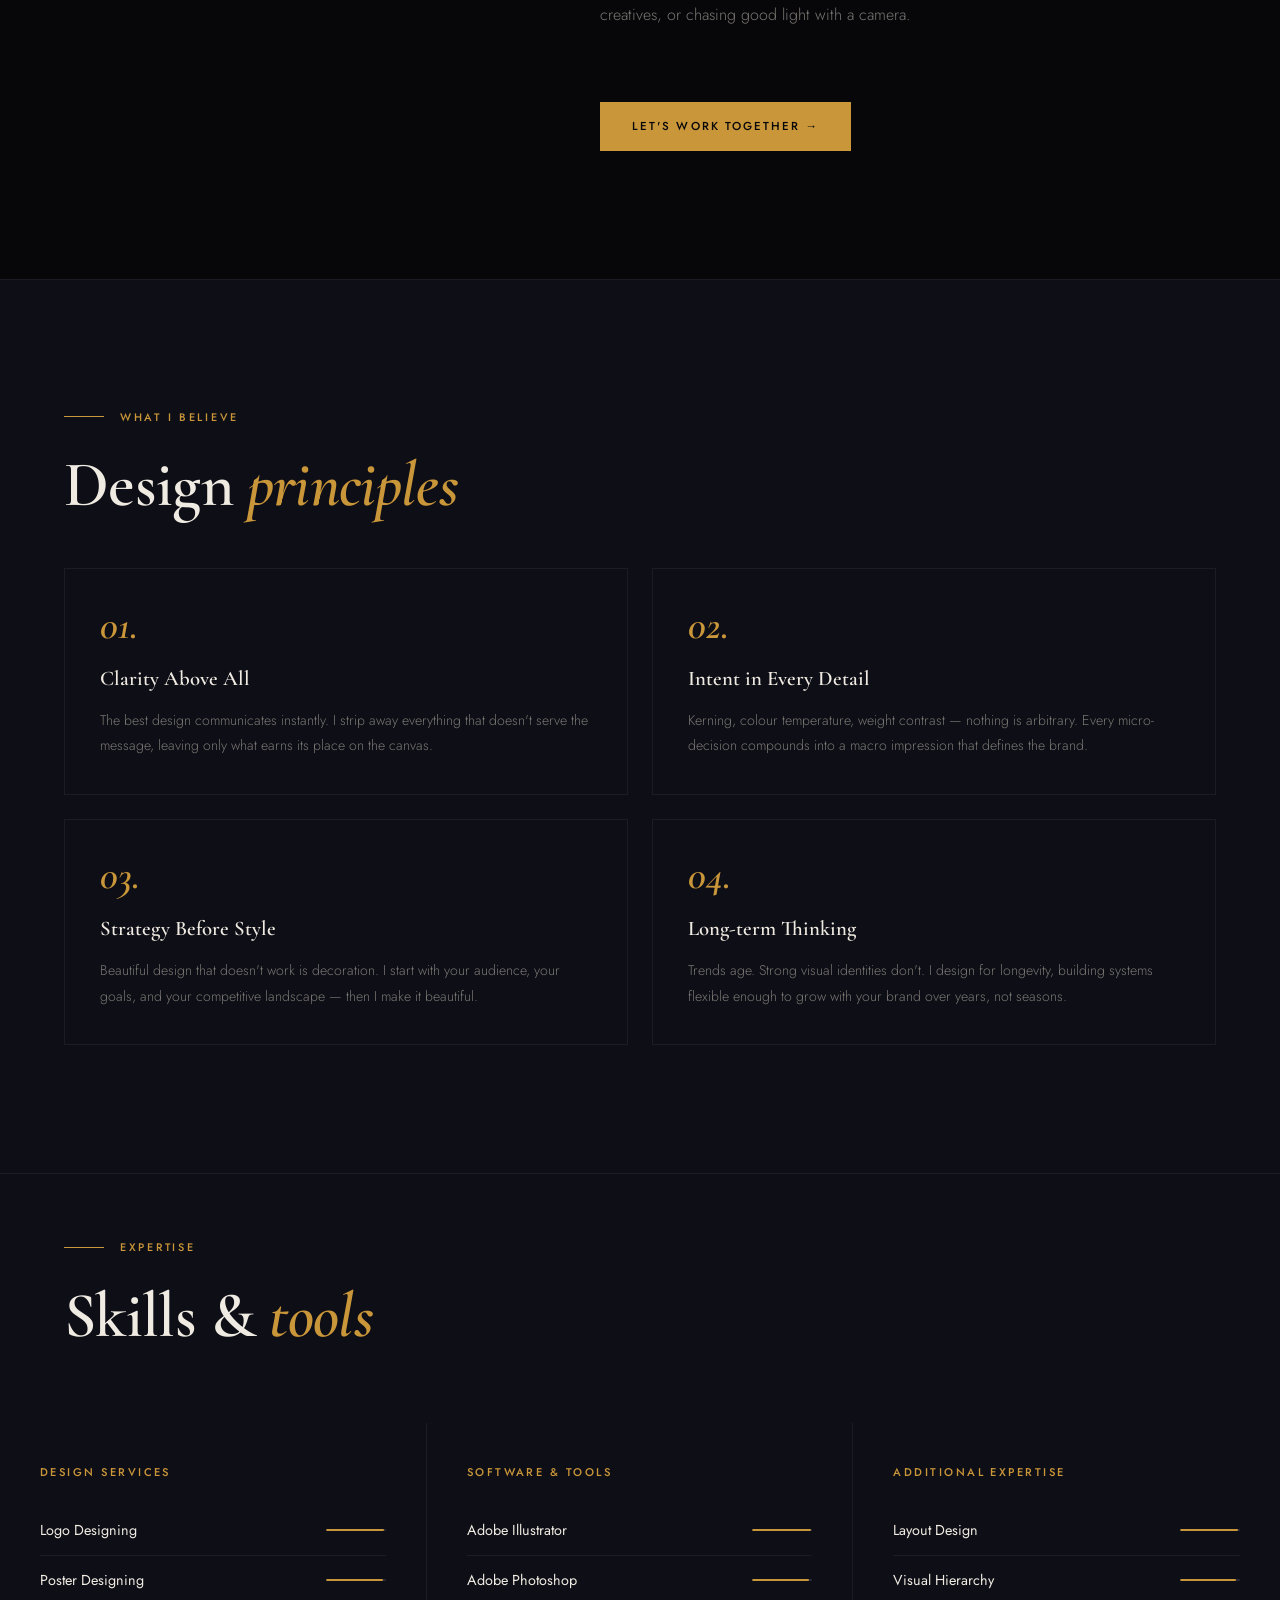
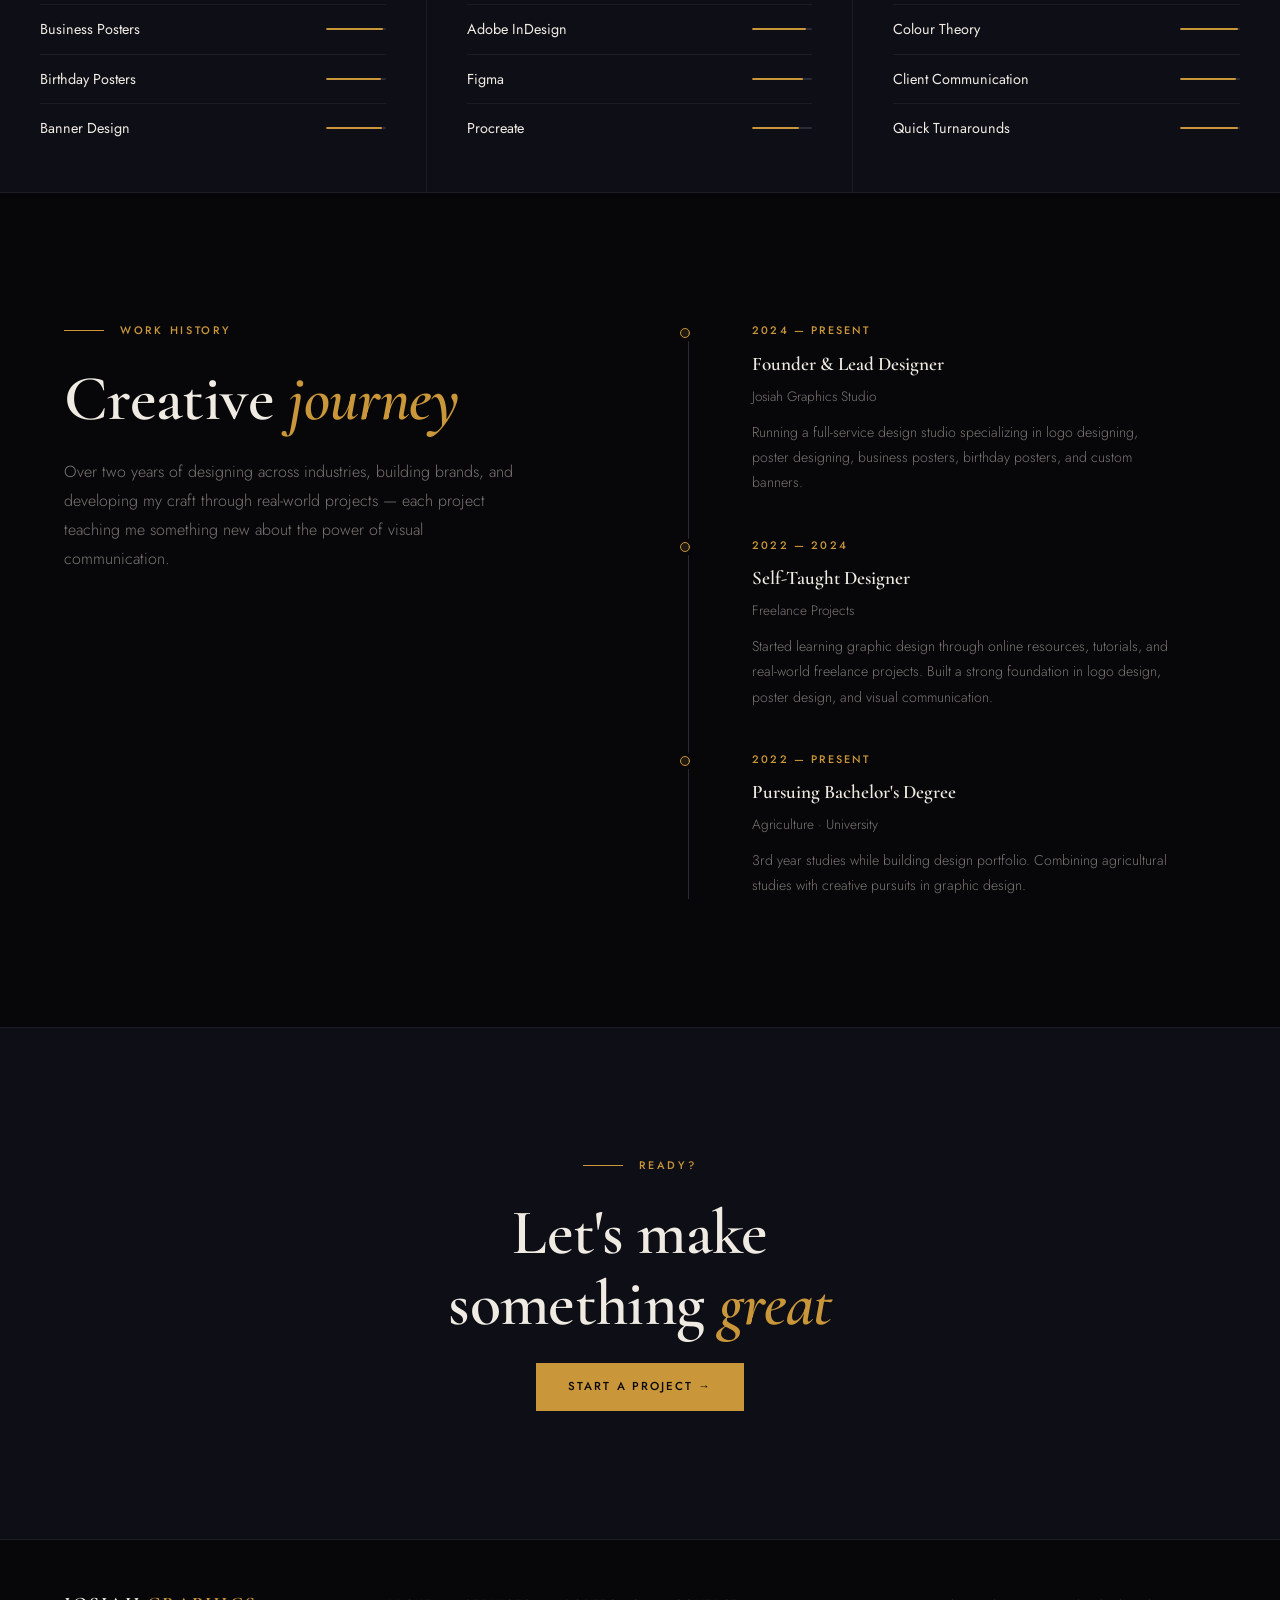
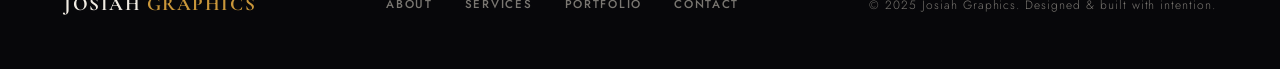
==== commit f73f0faa: "message" ====
--- a/about.html
+++ b/about.html
@@ -4,7 +4,7 @@
   <meta charset="UTF-8" />
   <meta name="viewport" content="width=device-width, initial-scale=1.0" />
   <title>About — Josiah Graphics</title>
-  <meta name="description" content="About Josiah — graphic designer, visual storyteller, and brand strategist with 8+ years of creative experience." />
+  <meta name="description" content="About Josiah — graphic designer specializing in logo design, poster design, birthday posters, business posters, and banners." />
   <link rel="stylesheet" href="assets/css/style.css" />
   <style>
     /* ── Bio Section ─────────────────────────────────────── */
@@ -246,7 +246,7 @@
       <div class="section-label page-hero-label">About Me</div>
       <h1>The<br>person<br>behind the <em>work</em></h1>
       <p class="page-hero-desc">
-        I'm Josiah — graphic designer, visual thinker, and brand storyteller based in [City, Country]. I design for people, not just portfolios.
+        I'm Josiah — graphic designer, visual thinker, and brand storyteller based in Lilongwe, Malawi. I design for people, not just portfolios.
       </p>
     </div>
   </section>
@@ -254,19 +254,19 @@
   <!-- Stats Bar -->
   <div class="stats-bar">
     <div class="stat-cell reveal">
-      <p class="stat-number" data-count="8" data-suffix="+">0+</p>
+      <p class="stat-number" data-count="2" data-suffix="+">0+</p>
       <p class="stat-label">Years Active</p>
     </div>
     <div class="stat-cell reveal">
-      <p class="stat-number" data-count="150" data-suffix="+">0+</p>
+      <p class="stat-number" data-count="20" data-suffix="+">0+</p>
       <p class="stat-label">Projects Delivered</p>
     </div>
     <div class="stat-cell reveal">
-      <p class="stat-number" data-count="80" data-suffix="+">0+</p>
+      <p class="stat-number" data-count="15" data-suffix="+">0+</p>
       <p class="stat-label">Happy Clients</p>
     </div>
     <div class="stat-cell reveal">
-      <p class="stat-number" data-count="12" data-suffix="">0</p>
+      <p class="stat-number" data-count="0" data-suffix="">0</p>
       <p class="stat-label">Design Awards</p>
     </div>
   </div>
@@ -278,7 +278,7 @@
         <div class="bio-img-wrap reveal-left">
           <img src="https://picsum.photos/seed/josiah-bio/600/800" alt="Josiah at work" loading="lazy" />
           <div class="bio-img-overlay"></div>
-          <p class="bio-img-caption">→ Josiah · Visual Designer · [City]</p>
+          <p class="bio-img-caption">→ Josiah · Visual Designer · Lilongwe</p>
         </div>
         <div class="bio-text reveal-right">
           <div class="section-label">My Story</div>
@@ -289,7 +289,7 @@
             My journey into design began with a sketch pad and a curiosity about why certain logos felt trustworthy and others felt forgettable. That question has driven every project I've taken on since.
           </p>
           <p>
-            I studied Graphic Communication at [University Name] and have since spent over eight years working across industries — from startups that needed a visual voice from scratch, to established firms seeking a fresh identity to match their evolution.
+            I'm self-taught in graphic design, driven by passion and countless hours of learning through online resources, tutorials, and real-world projects. Design has always been my creative outlet and personal pursuit. Currently, I'm pursuing a Bachelor's degree in Agriculture in my 3rd year, which might seem unrelated at first — but it's shaped how I approach design. The mix of creativity and strategic thinking from agriculture carries into my design work, giving me a unique perspective on visual problem-solving.
           </p>
           <p>
             I founded Josiah Graphics as a studio where strategy and artistry meet without compromise. Every client gets a designer who listens, a process that's transparent, and a result that exceeds expectation.
@@ -343,12 +343,12 @@
     </div>
     <div class="skills-grid">
       <div class="skill-col reveal">
-        <p class="skill-col-title">Design Disciplines</p>
-        <div class="skill-item"><strong>Brand Identity</strong><div class="skill-bar-wrap"><div class="skill-bar" style="--level:95%"></div></div></div>
-        <div class="skill-item"><strong>Typography</strong><div class="skill-bar-wrap"><div class="skill-bar" style="--level:92%"></div></div></div>
-        <div class="skill-item"><strong>Print Design</strong><div class="skill-bar-wrap"><div class="skill-bar" style="--level:88%"></div></div></div>
-        <div class="skill-item"><strong>Illustration</strong><div class="skill-bar-wrap"><div class="skill-bar" style="--level:80%"></div></div></div>
-        <div class="skill-item"><strong>Packaging</strong><div class="skill-bar-wrap"><div class="skill-bar" style="--level:85%"></div></div></div>
+        <p class="skill-col-title">Design Services</p>
+        <div class="skill-item"><strong>Logo Designing</strong><div class="skill-bar-wrap"><div class="skill-bar" style="--level:98%"></div></div></div>
+        <div class="skill-item"><strong>Poster Designing</strong><div class="skill-bar-wrap"><div class="skill-bar" style="--level:96%"></div></div></div>
+        <div class="skill-item"><strong>Business Posters</strong><div class="skill-bar-wrap"><div class="skill-bar" style="--level:95%"></div></div></div>
+        <div class="skill-item"><strong>Birthday Posters</strong><div class="skill-bar-wrap"><div class="skill-bar" style="--level:92%"></div></div></div>
+        <div class="skill-item"><strong>Banner Design</strong><div class="skill-bar-wrap"><div class="skill-bar" style="--level:94%"></div></div></div>
       </div>
       <div class="skill-col reveal">
         <p class="skill-col-title">Software & Tools</p>
@@ -360,11 +360,11 @@
       </div>
       <div class="skill-col reveal">
         <p class="skill-col-title">Additional Expertise</p>
-        <div class="skill-item"><strong>Brand Strategy</strong><div class="skill-bar-wrap"><div class="skill-bar" style="--level:82%"></div></div></div>
-        <div class="skill-item"><strong>Motion Graphics</strong><div class="skill-bar-wrap"><div class="skill-bar" style="--level:72%"></div></div></div>
-        <div class="skill-item"><strong>Social Media Design</strong><div class="skill-bar-wrap"><div class="skill-bar" style="--level:90%"></div></div></div>
+        <div class="skill-item"><strong>Layout Design</strong><div class="skill-bar-wrap"><div class="skill-bar" style="--level:96%"></div></div></div>
+        <div class="skill-item"><strong>Visual Hierarchy</strong><div class="skill-bar-wrap"><div class="skill-bar" style="--level:94%"></div></div></div>
         <div class="skill-item"><strong>Colour Theory</strong><div class="skill-bar-wrap"><div class="skill-bar" style="--level:96%"></div></div></div>
         <div class="skill-item"><strong>Client Communication</strong><div class="skill-bar-wrap"><div class="skill-bar" style="--level:93%"></div></div></div>
+        <div class="skill-item"><strong>Quick Turnarounds</strong><div class="skill-bar-wrap"><div class="skill-bar" style="--level:97%"></div></div></div>
       </div>
     </div>
   </section>
@@ -377,37 +377,31 @@
           <div class="section-label">Work History</div>
           <h2 class="section-title">Creative <em>journey</em></h2>
           <p class="section-sub mt-1">
-            Over eight years of shaping brands across continents, industries, and mediums — each chapter teaching me something new about the power of visual language.
+            Over two years of designing across industries, building brands, and developing my craft through real-world projects — each project teaching me something new about the power of visual communication.
           </p>
         </div>
         <div class="timeline reveal-right">
           <div class="timeline-item">
             <div class="timeline-dot"></div>
-            <p class="timeline-year">2020 — Present</p>
+            <p class="timeline-year">2024 — Present</p>
             <p class="timeline-role">Founder &amp; Lead Designer</p>
             <p class="timeline-company">Josiah Graphics Studio</p>
-            <p class="timeline-desc">Running a full-service design studio serving local and international clients across brand identity, print, and digital design.</p>
+            <p class="timeline-desc">Running a full-service design studio specializing in logo designing, poster designing, business posters, birthday posters, and custom banners.</p>
           </div>
           <div class="timeline-item">
             <div class="timeline-dot"></div>
-            <p class="timeline-year">2017 — 2020</p>
-            <p class="timeline-role">Senior Graphic Designer</p>
-            <p class="timeline-company">[Agency Name] · [City]</p>
-            <p class="timeline-desc">Led design for a portfolio of regional consumer brands. Managed a team of two junior designers and interfaced directly with clients.</p>
+            <p class="timeline-year">2022 — 2024</p>
+            <p class="timeline-role">Self-Taught Designer</p>
+            <p class="timeline-company">Freelance Projects</p>
+            <p class="timeline-desc">Started learning graphic design through online resources, tutorials, and real-world freelance projects. Built a strong foundation in logo design, poster design, and visual communication.</p>
           </div>
+
           <div class="timeline-item">
             <div class="timeline-dot"></div>
-            <p class="timeline-year">2014 — 2017</p>
-            <p class="timeline-role">Junior Graphic Designer</p>
-            <p class="timeline-company">[Studio Name] · [City]</p>
-            <p class="timeline-desc">Developed brand collateral, print layouts, and editorial designs. Built a strong foundation in production-ready print work.</p>
-          </div>
-          <div class="timeline-item">
-            <div class="timeline-dot"></div>
-            <p class="timeline-year">2014</p>
-            <p class="timeline-role">BA Graphic Communication</p>
-            <p class="timeline-company">[University Name]</p>
-            <p class="timeline-desc">Graduated with honours. Dissertation focused on the semiotics of visual branding in emerging markets.</p>
+            <p class="timeline-year">2022 — Present</p>
+            <p class="timeline-role">Pursuing Bachelor's Degree</p>
+            <p class="timeline-company">Agriculture · University</p>
+            <p class="timeline-desc">3rd year studies while building design portfolio. Combining agricultural studies with creative pursuits in graphic design.</p>
           </div>
         </div>
       </div>
@@ -432,19 +426,13 @@
         <a href="portfolio.html">Portfolio</a>
         <a href="contact.html">Contact</a>
       </div>
-      <div class="social-links">
-        <a href="#" class="social-link">Ig</a>
-        <a href="#" class="social-link">Be</a>
-        <a href="#" class="social-link">Li</a>
-        <a href="#" class="social-link">X</a>
-      </div>
       <p class="footer-copy">© 2025 Josiah Graphics. Designed &amp; built with intention.</p>
     </div>
   </footer>
 
   <button id="back-top">↑</button>
 
-  <script src="main.js"></script>
+  <script src="assets/js/script.js"></script>
   <script>
     // Animate skill bars when visible
     const skillBars = document.querySelectorAll('.skill-bar');
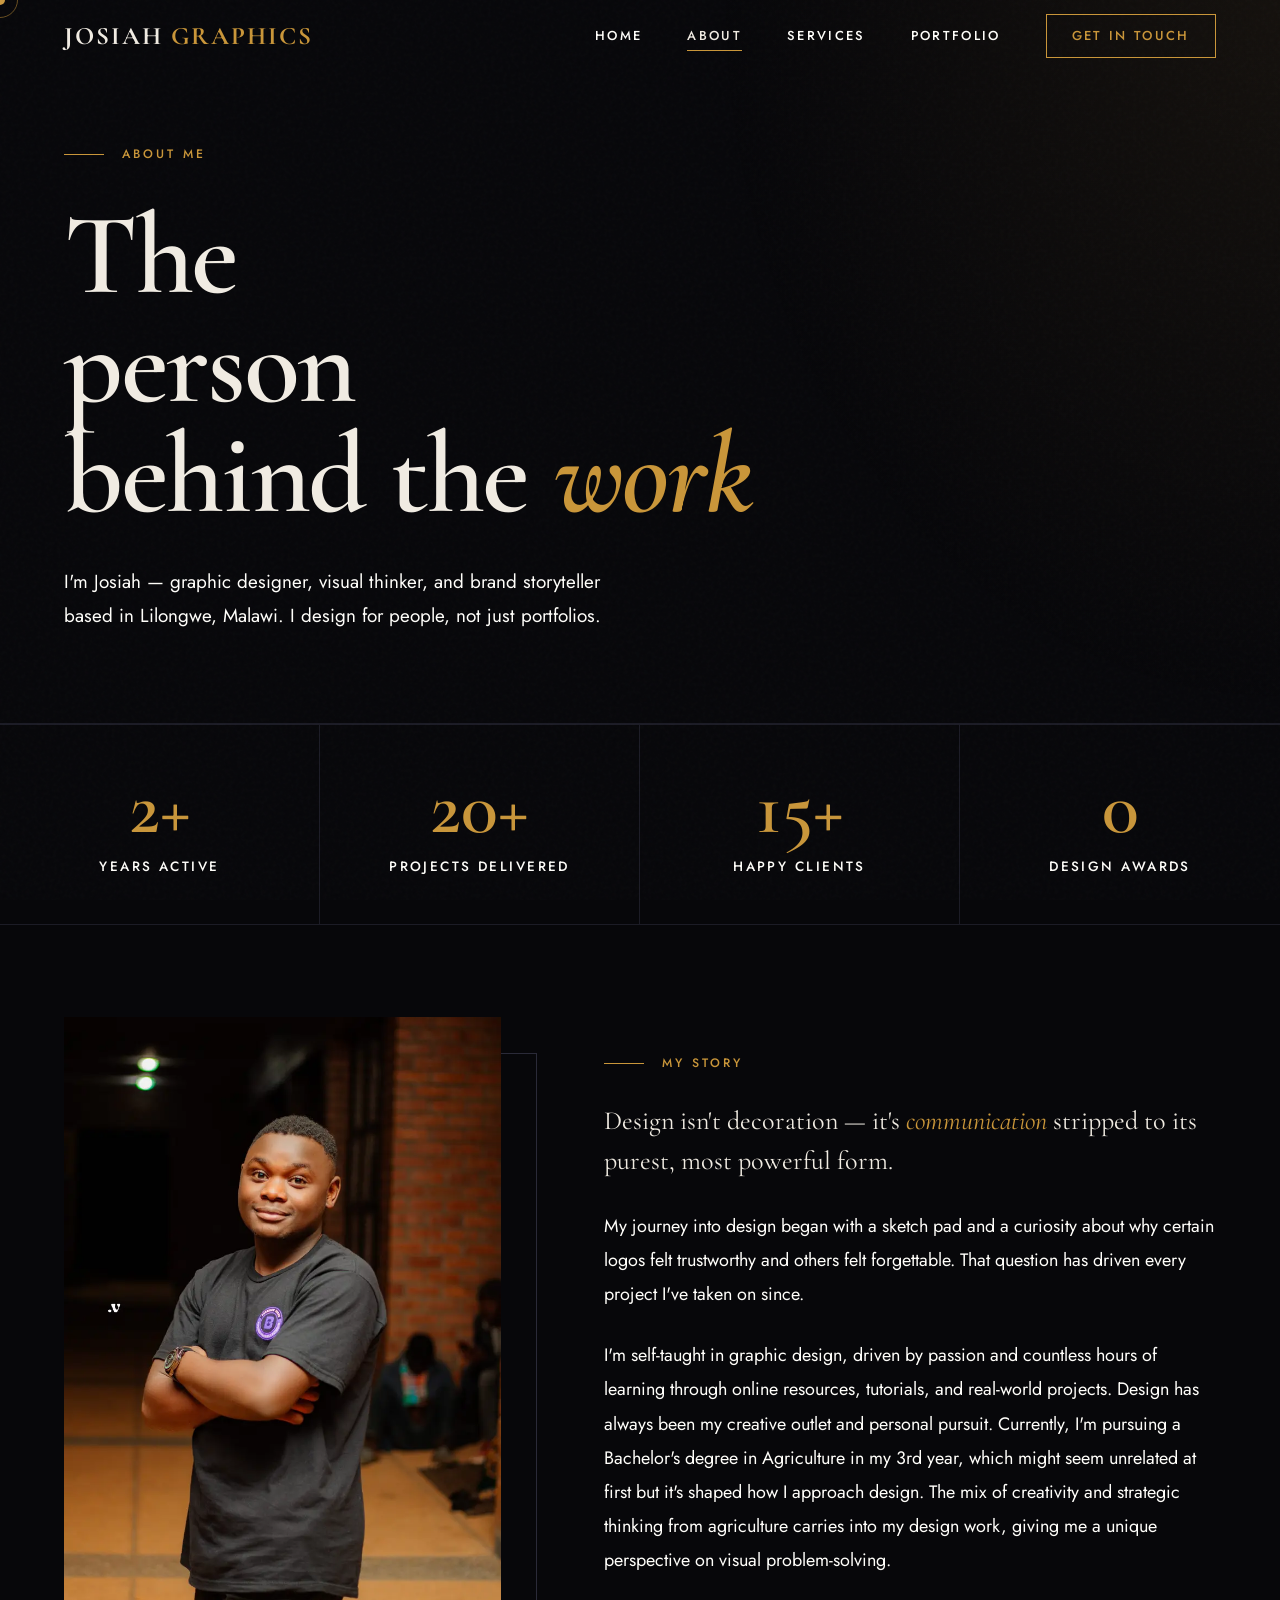
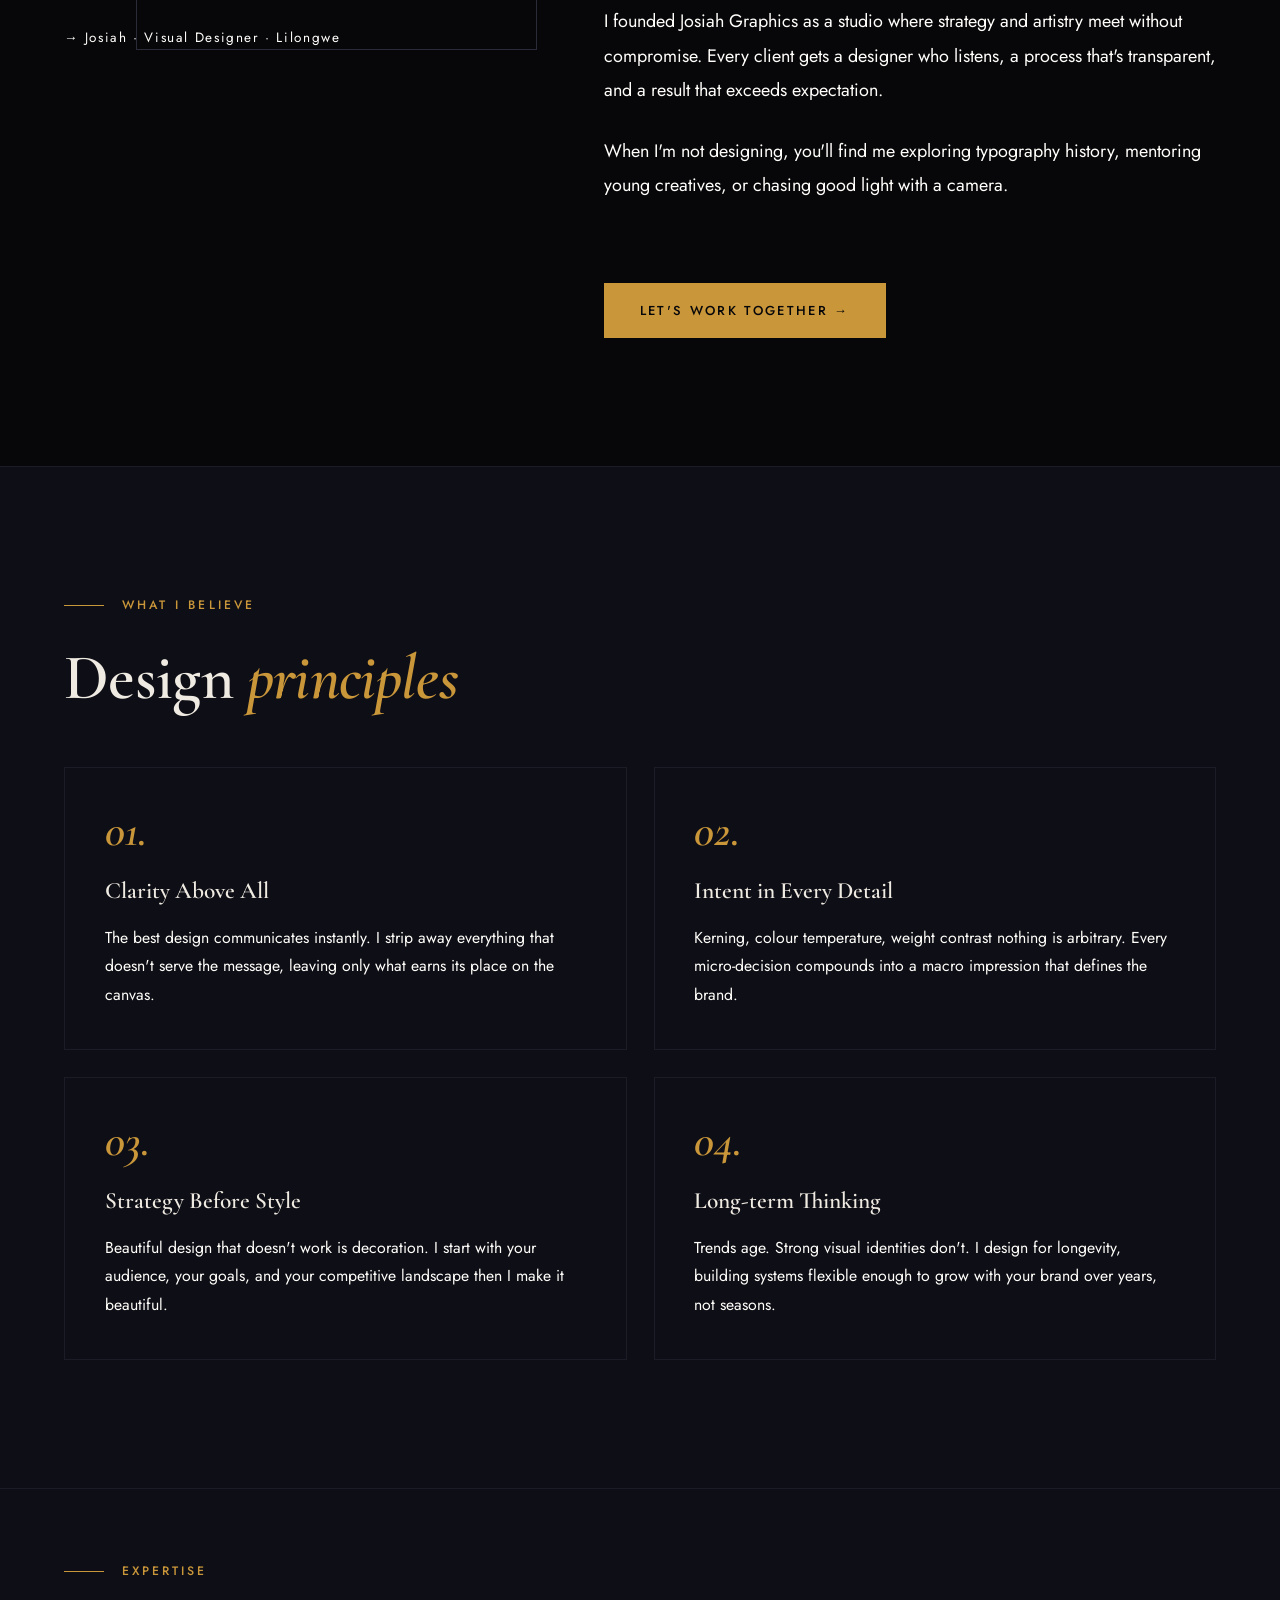
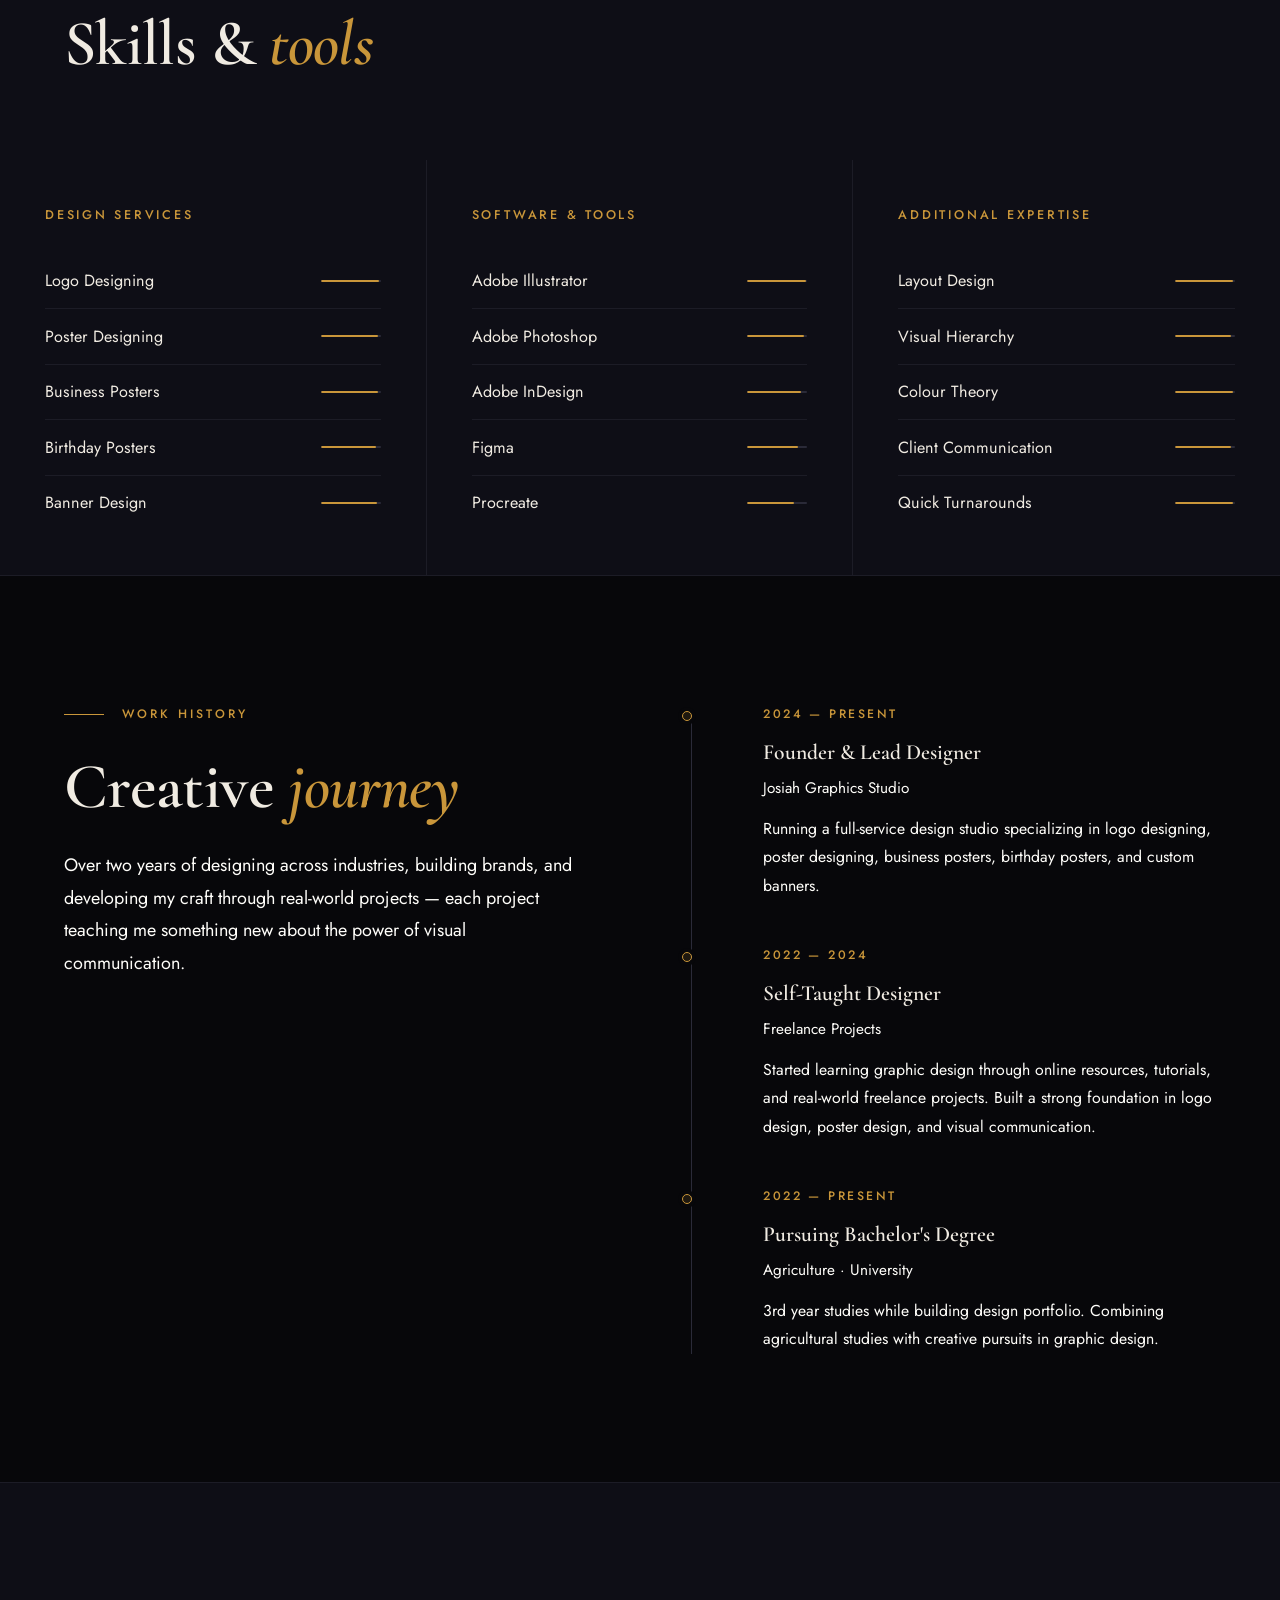
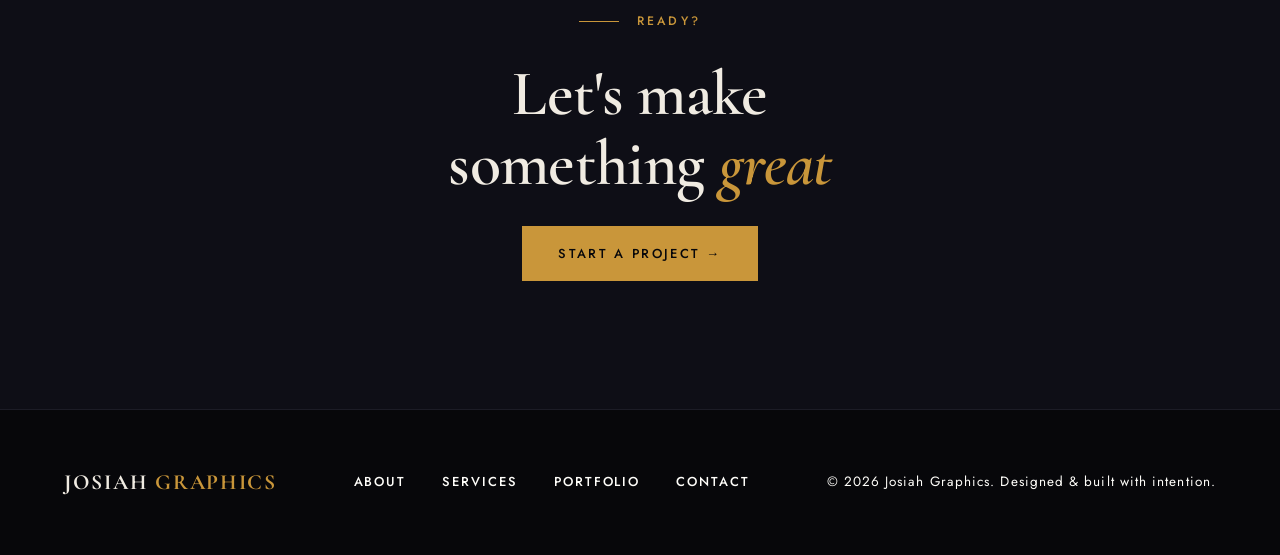
==== commit 468754f0: "message" ====
--- a/about.html
+++ b/about.html
@@ -276,7 +276,7 @@
     <div class="container">
       <div class="bio-grid">
         <div class="bio-img-wrap reveal-left">
-          <img src="https://picsum.photos/seed/josiah-bio/600/800" alt="Josiah at work" loading="lazy" />
+          <img src="assets/images/IMG_6499.jpg.webp" alt="Josiah at work" loading="lazy" />
           <div class="bio-img-overlay"></div>
           <p class="bio-img-caption">→ Josiah · Visual Designer · Lilongwe</p>
         </div>
@@ -289,7 +289,7 @@
             My journey into design began with a sketch pad and a curiosity about why certain logos felt trustworthy and others felt forgettable. That question has driven every project I've taken on since.
           </p>
           <p>
-            I'm self-taught in graphic design, driven by passion and countless hours of learning through online resources, tutorials, and real-world projects. Design has always been my creative outlet and personal pursuit. Currently, I'm pursuing a Bachelor's degree in Agriculture in my 3rd year, which might seem unrelated at first — but it's shaped how I approach design. The mix of creativity and strategic thinking from agriculture carries into my design work, giving me a unique perspective on visual problem-solving.
+            I'm self-taught in graphic design, driven by passion and countless hours of learning through online resources, tutorials, and real-world projects. Design has always been my creative outlet and personal pursuit. Currently, I'm pursuing a Bachelor's degree in Agriculture in my 3rd year, which might seem unrelated at first but it's shaped how I approach design. The mix of creativity and strategic thinking from agriculture carries into my design work, giving me a unique perspective on visual problem-solving.
           </p>
           <p>
             I founded Josiah Graphics as a studio where strategy and artistry meet without compromise. Every client gets a designer who listens, a process that's transparent, and a result that exceeds expectation.
@@ -317,12 +317,12 @@
         <div class="value-card reveal">
           <div class="value-icon">02.</div>
           <h3 class="value-title">Intent in Every Detail</h3>
-          <p class="value-desc">Kerning, colour temperature, weight contrast — nothing is arbitrary. Every micro-decision compounds into a macro impression that defines the brand.</p>
+          <p class="value-desc">Kerning, colour temperature, weight contrast nothing is arbitrary. Every micro-decision compounds into a macro impression that defines the brand.</p>
         </div>
         <div class="value-card reveal">
           <div class="value-icon">03.</div>
           <h3 class="value-title">Strategy Before Style</h3>
-          <p class="value-desc">Beautiful design that doesn't work is decoration. I start with your audience, your goals, and your competitive landscape — then I make it beautiful.</p>
+          <p class="value-desc">Beautiful design that doesn't work is decoration. I start with your audience, your goals, and your competitive landscape then I make it beautiful.</p>
         </div>
         <div class="value-card reveal">
           <div class="value-icon">04.</div>
@@ -426,7 +426,7 @@
         <a href="portfolio.html">Portfolio</a>
         <a href="contact.html">Contact</a>
       </div>
-      <p class="footer-copy">© 2025 Josiah Graphics. Designed &amp; built with intention.</p>
+      <p class="footer-copy">© 2026 Josiah Graphics. Designed &amp; built with intention.</p>
     </div>
   </footer>
 
--- a/assets/css/style.css
+++ b/assets/css/style.css
@@ -1,5 +1,5 @@
 /* =========================================================
-   JOSIAH GRAPHICS — Global Stylesheet
+   JOSIAH GRAPHICS Stylesheet
    ========================================================= */
 
 @import url('https://fonts.googleapis.com/css2?family=Cormorant+Garamond:ital,wght@0,300;0,400;0,600;0,700;1,400;1,600&family=Jost:wght@200;300;400;500;600&display=swap');
@@ -13,8 +13,8 @@
   --accent-light: #E2B865;
   --accent-dim:   rgba(201,150,58,0.12);
   --text:         #F0EBE2;
-  --text-muted:   #7A7772;
-  --text-faint:   #3E3C3A;
+  --text-muted:   hsl(43, 100%, 99%);
+  --text-faint:   hsl(43, 100%, 65%);
   --border:       #1C1C26;
   --border-light: #2A2A38;
 
@@ -34,7 +34,7 @@
 *, *::before, *::after { box-sizing: border-box; margin: 0; padding: 0; }
 
 html {
-  font-size: 16px;
+  font-size: 18px;
   scroll-behavior: smooth;
   overflow-x: hidden;
 }
@@ -43,7 +43,7 @@
   background: var(--bg);
   color: var(--text);
   font-family: var(--font-body);
-  font-weight: 300;
+  font-weight: 400;
   line-height: 1.7;
   overflow-x: hidden;
   -webkit-font-smoothing: antialiased;
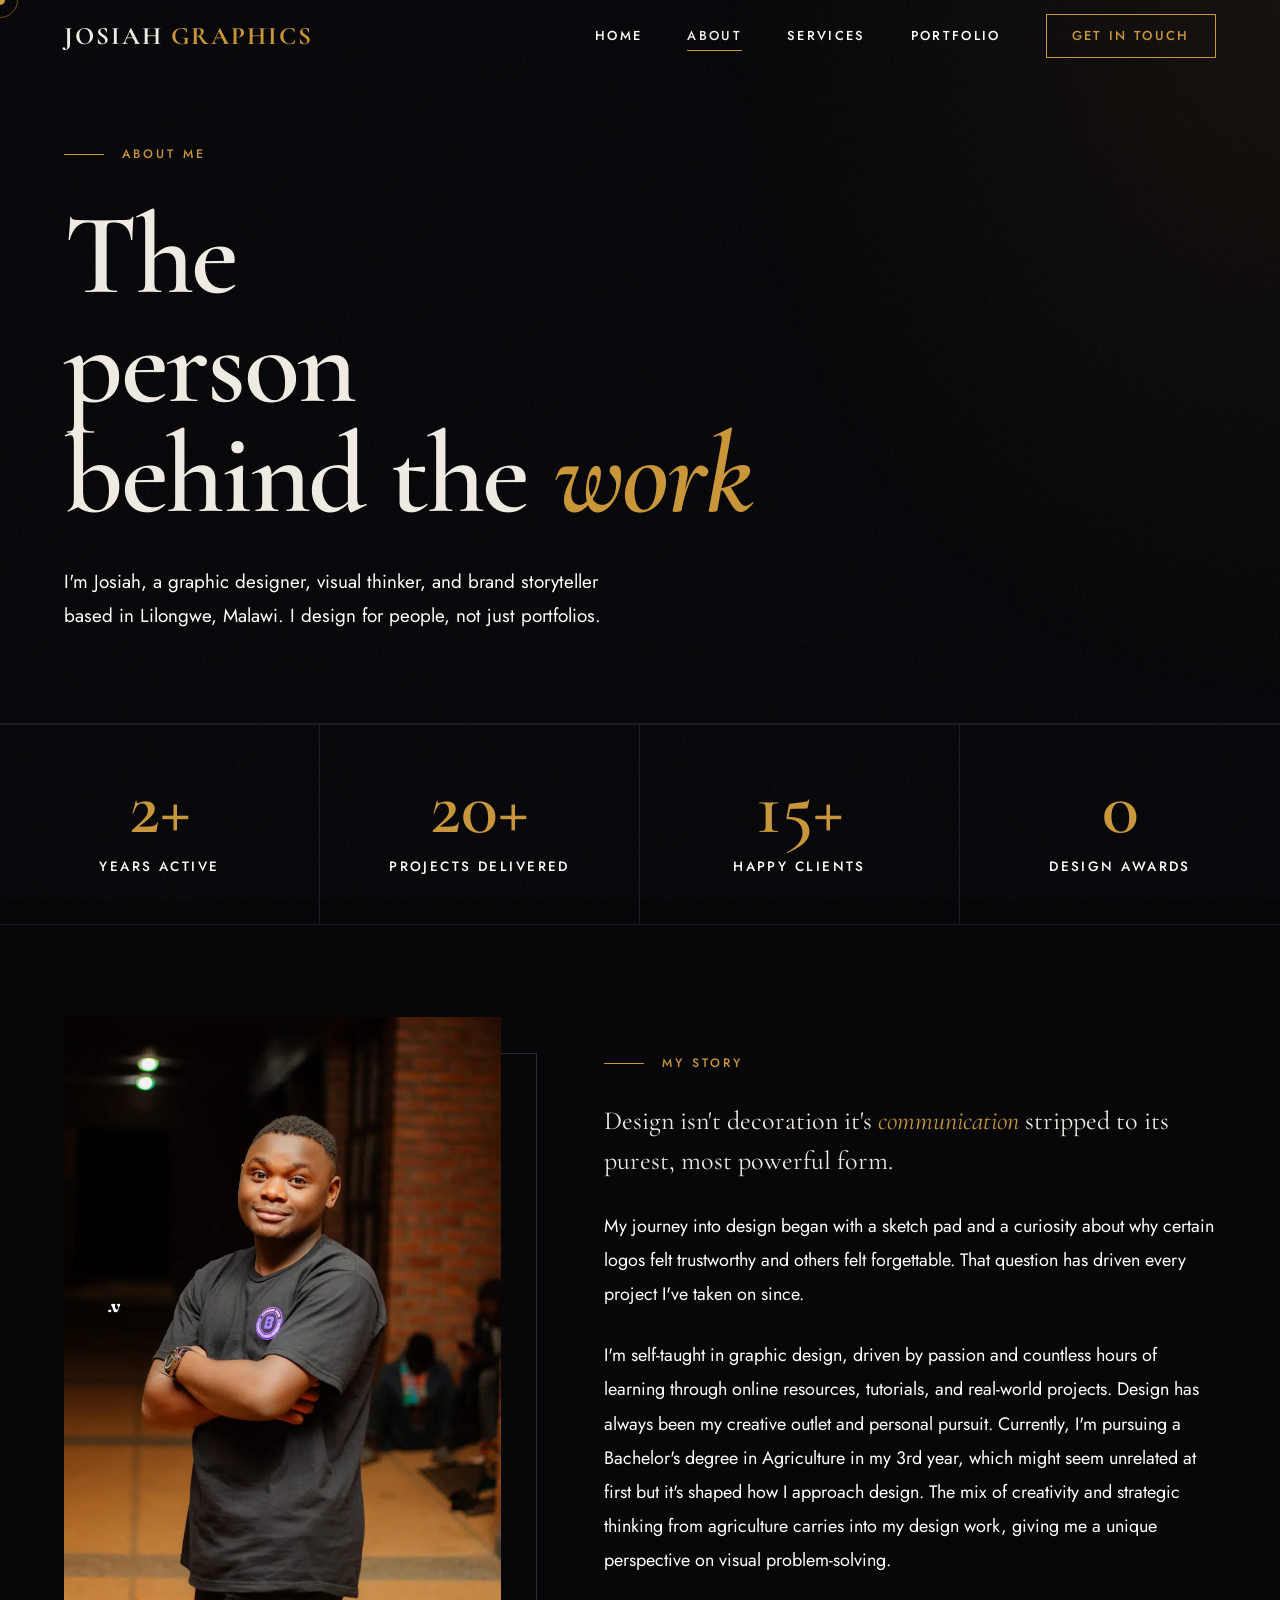
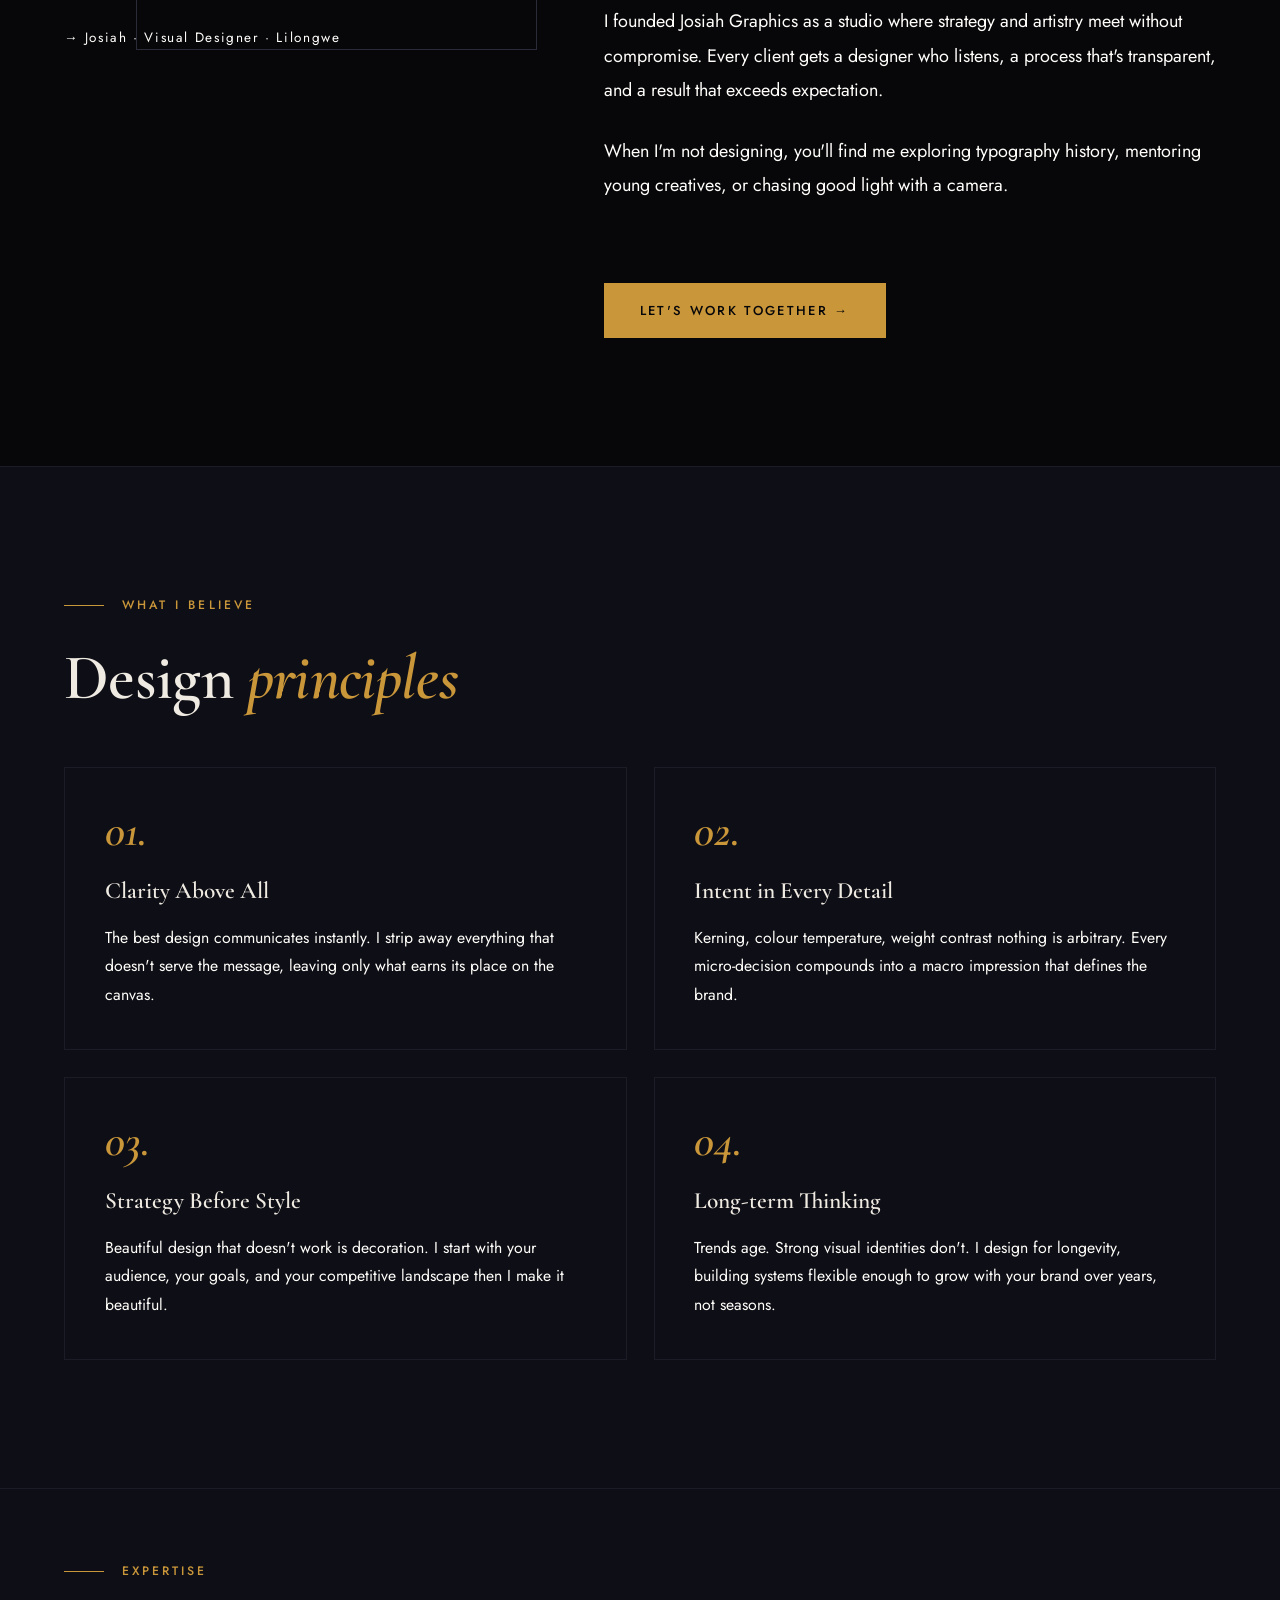
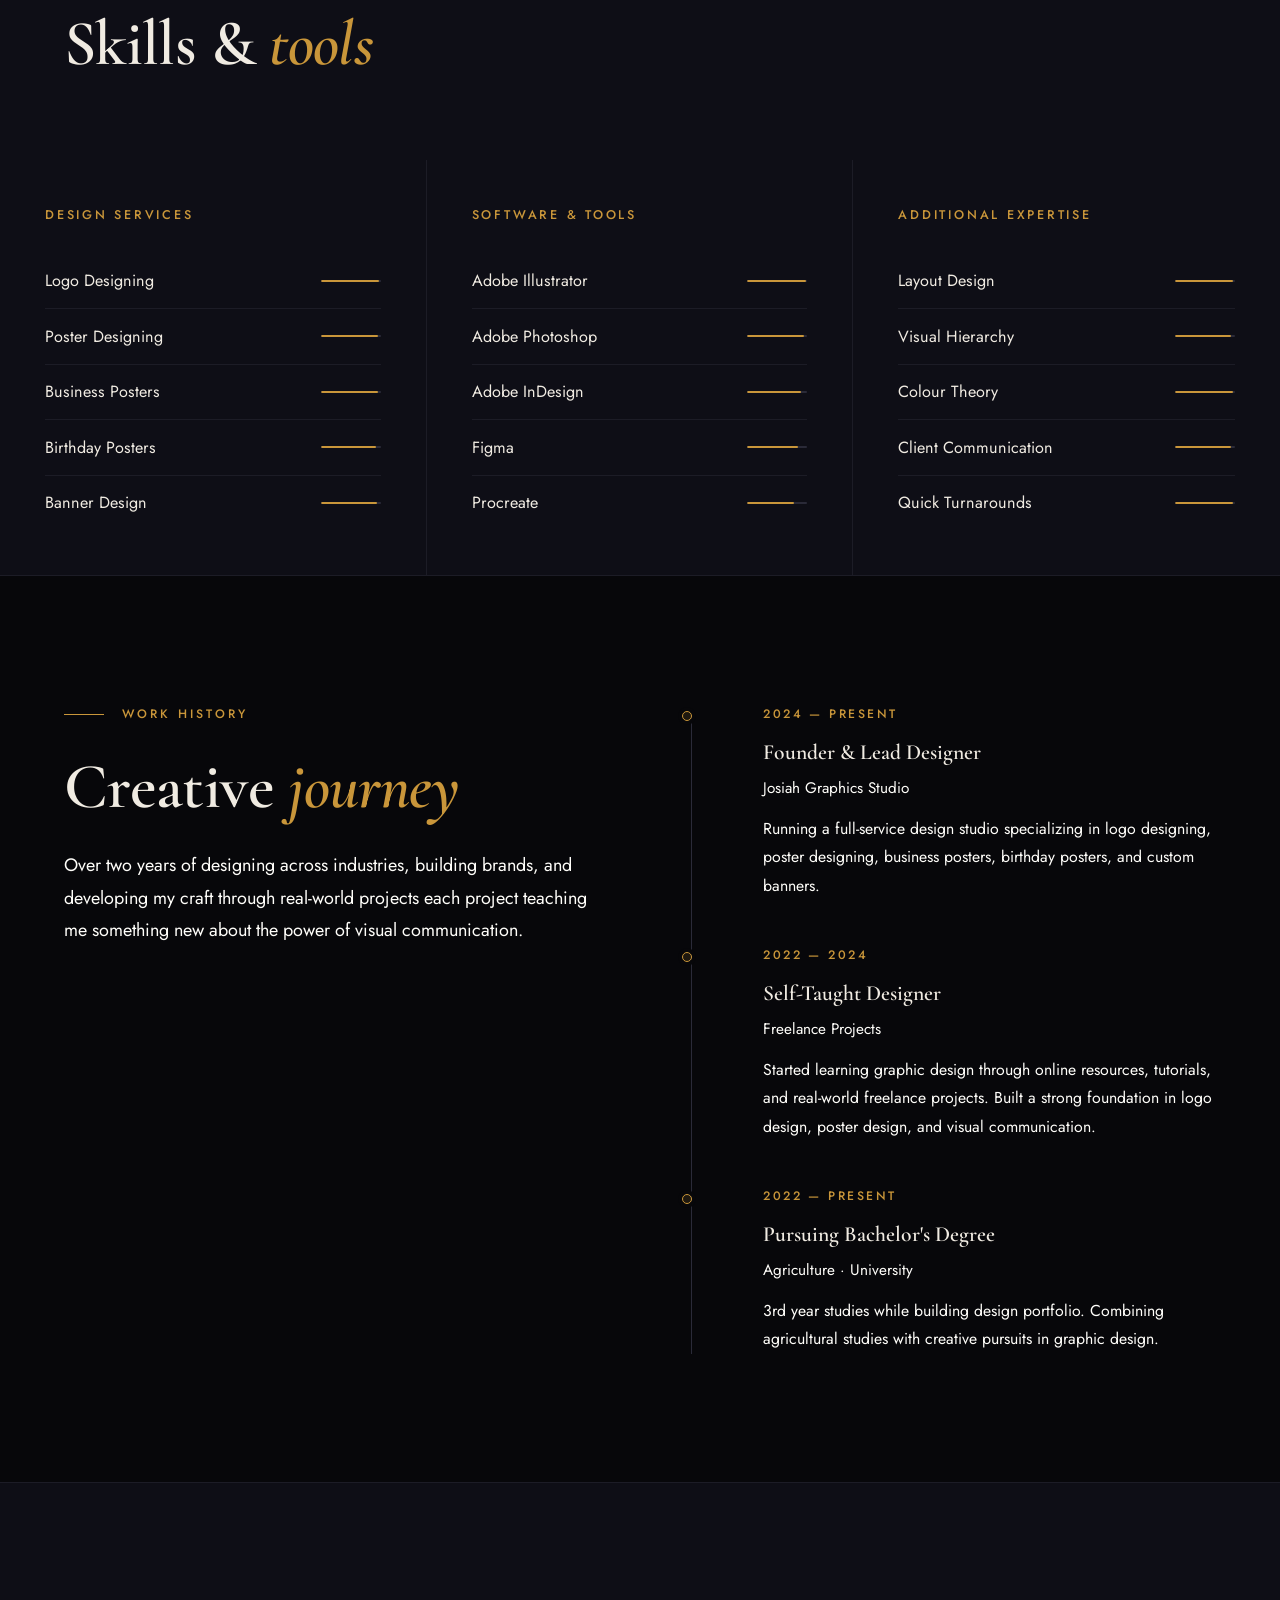
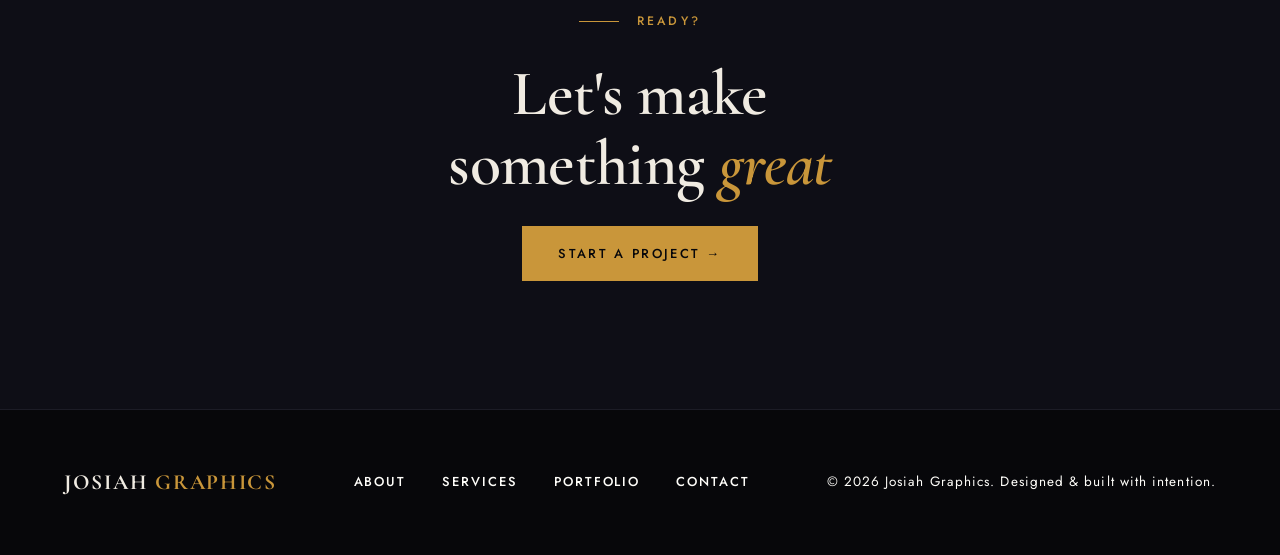
==== commit 417bfd85: "message" ====
--- a/about.html
+++ b/about.html
@@ -3,7 +3,7 @@
 <head>
   <meta charset="UTF-8" />
   <meta name="viewport" content="width=device-width, initial-scale=1.0" />
-  <title>About — Josiah Graphics</title>
+  <title>About|Josiah Graphics</title>
   <meta name="description" content="About Josiah — graphic designer specializing in logo design, poster design, birthday posters, business posters, and banners." />
   <link rel="stylesheet" href="assets/css/style.css" />
   <style>
@@ -246,7 +246,7 @@
       <div class="section-label page-hero-label">About Me</div>
       <h1>The<br>person<br>behind the <em>work</em></h1>
       <p class="page-hero-desc">
-        I'm Josiah — graphic designer, visual thinker, and brand storyteller based in Lilongwe, Malawi. I design for people, not just portfolios.
+        I'm Josiah, a graphic designer, visual thinker, and brand storyteller based in Lilongwe, Malawi. I design for people, not just portfolios.
       </p>
     </div>
   </section>
@@ -283,7 +283,7 @@
         <div class="bio-text reveal-right">
           <div class="section-label">My Story</div>
           <p class="lead">
-            Design isn't decoration — it's <em>communication</em> stripped to its purest, most powerful form.
+            Design isn't decoration it's <em>communication</em> stripped to its purest, most powerful form.
           </p>
           <p>
             My journey into design began with a sketch pad and a curiosity about why certain logos felt trustworthy and others felt forgettable. That question has driven every project I've taken on since.
@@ -377,7 +377,7 @@
           <div class="section-label">Work History</div>
           <h2 class="section-title">Creative <em>journey</em></h2>
           <p class="section-sub mt-1">
-            Over two years of designing across industries, building brands, and developing my craft through real-world projects — each project teaching me something new about the power of visual communication.
+            Over two years of designing across industries, building brands, and developing my craft through real-world projects each project teaching me something new about the power of visual communication.
           </p>
         </div>
         <div class="timeline reveal-right">
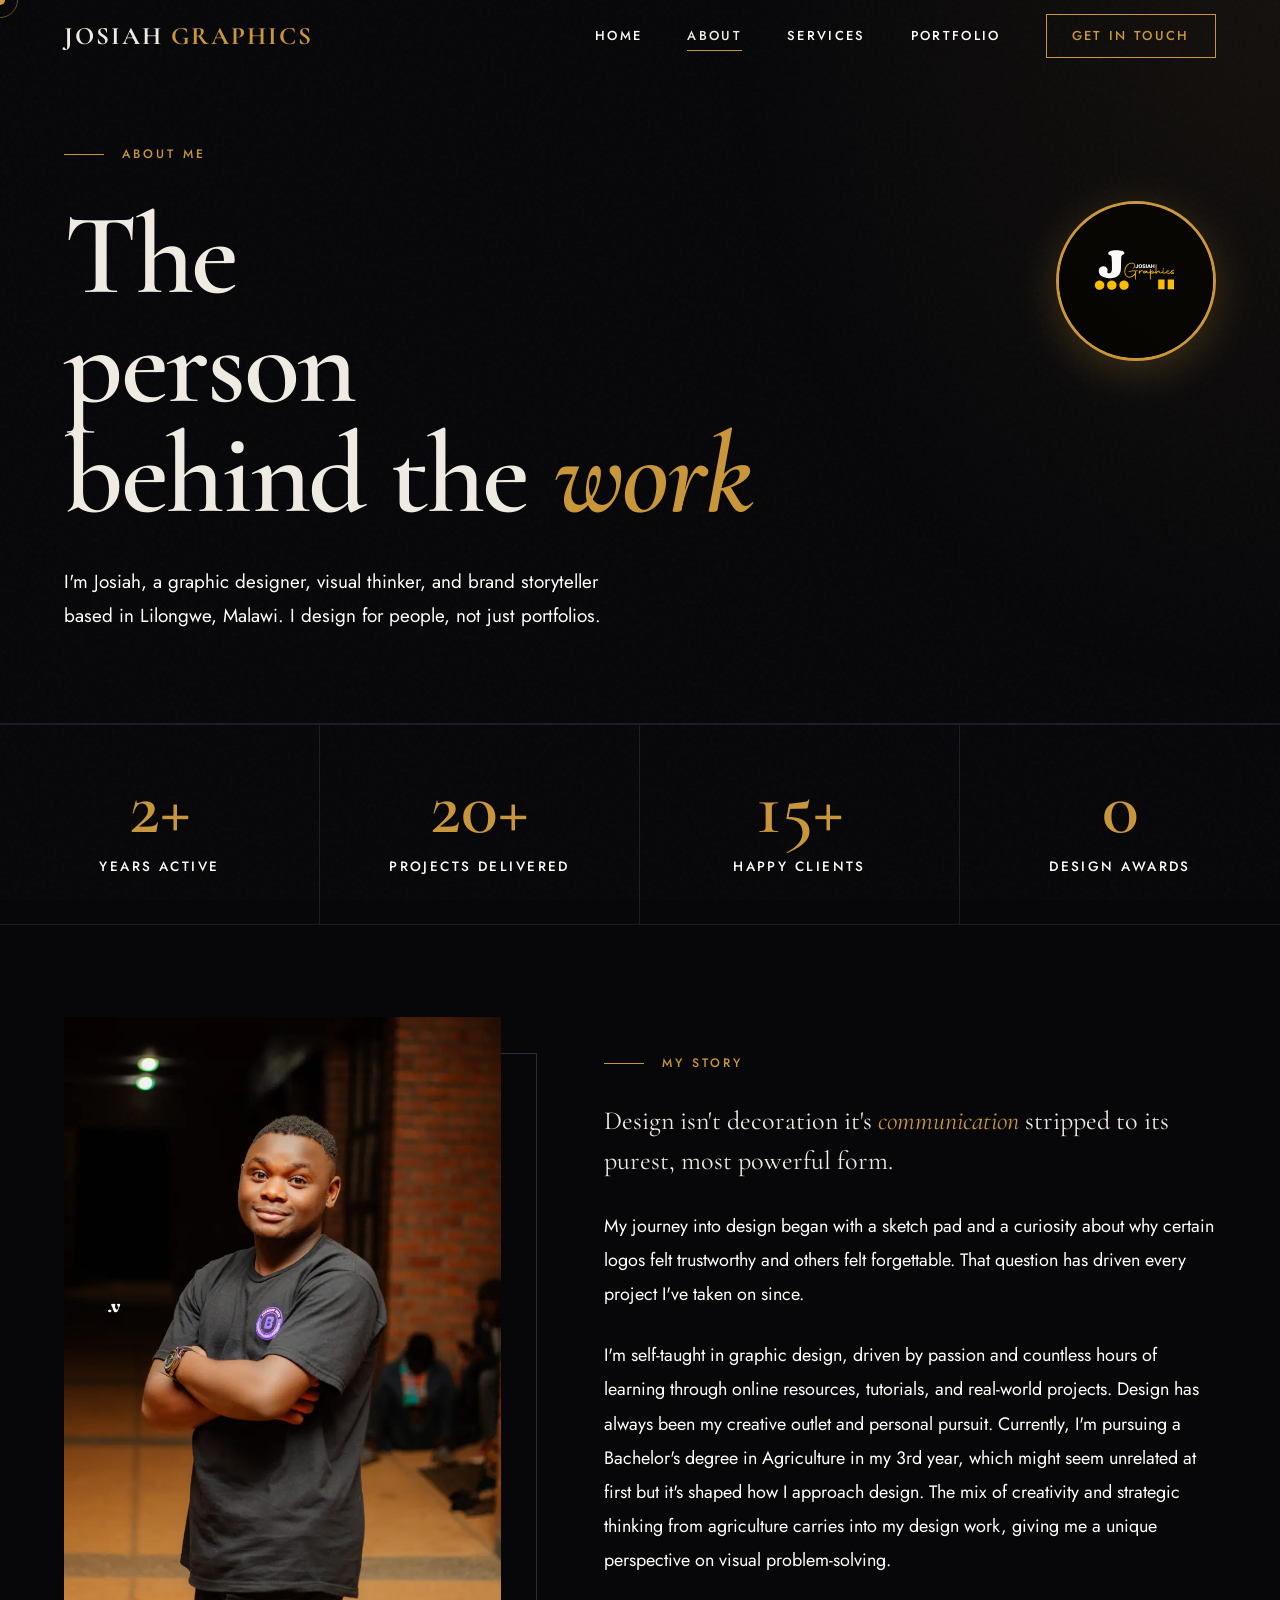
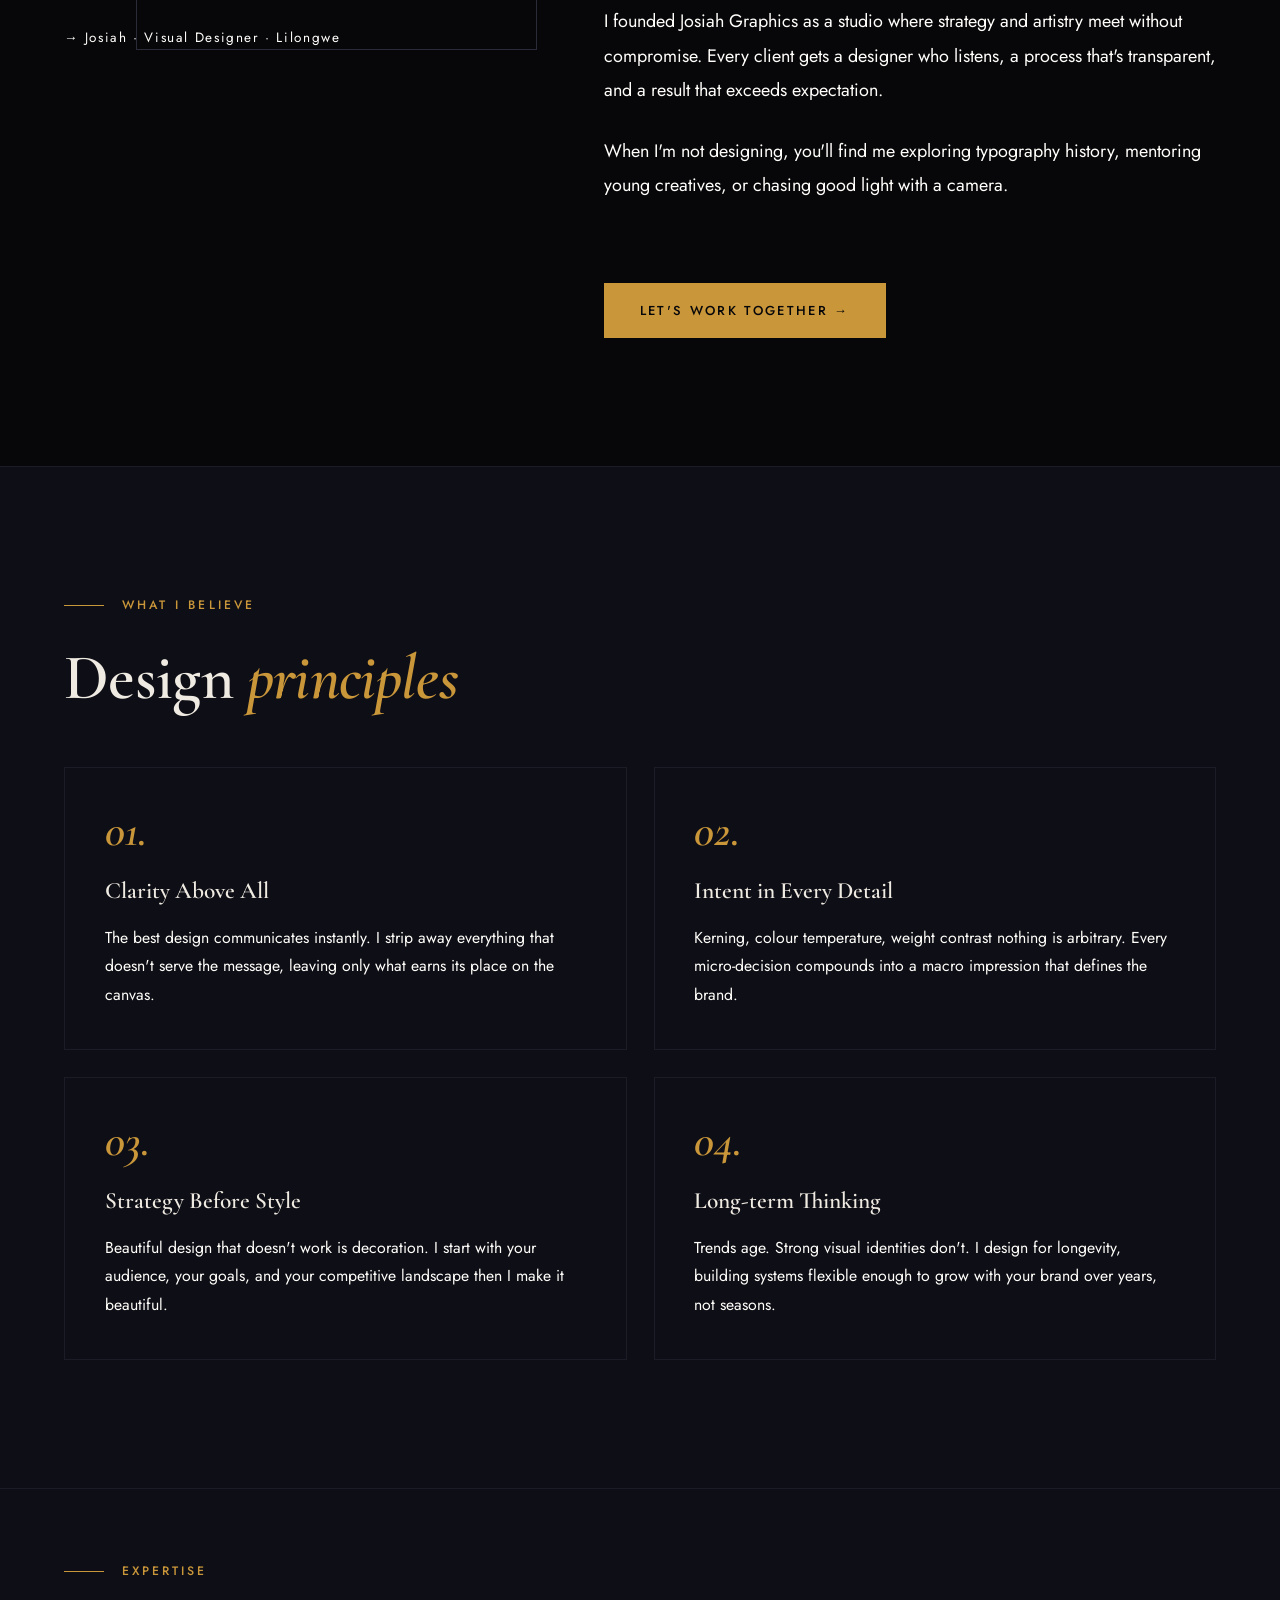
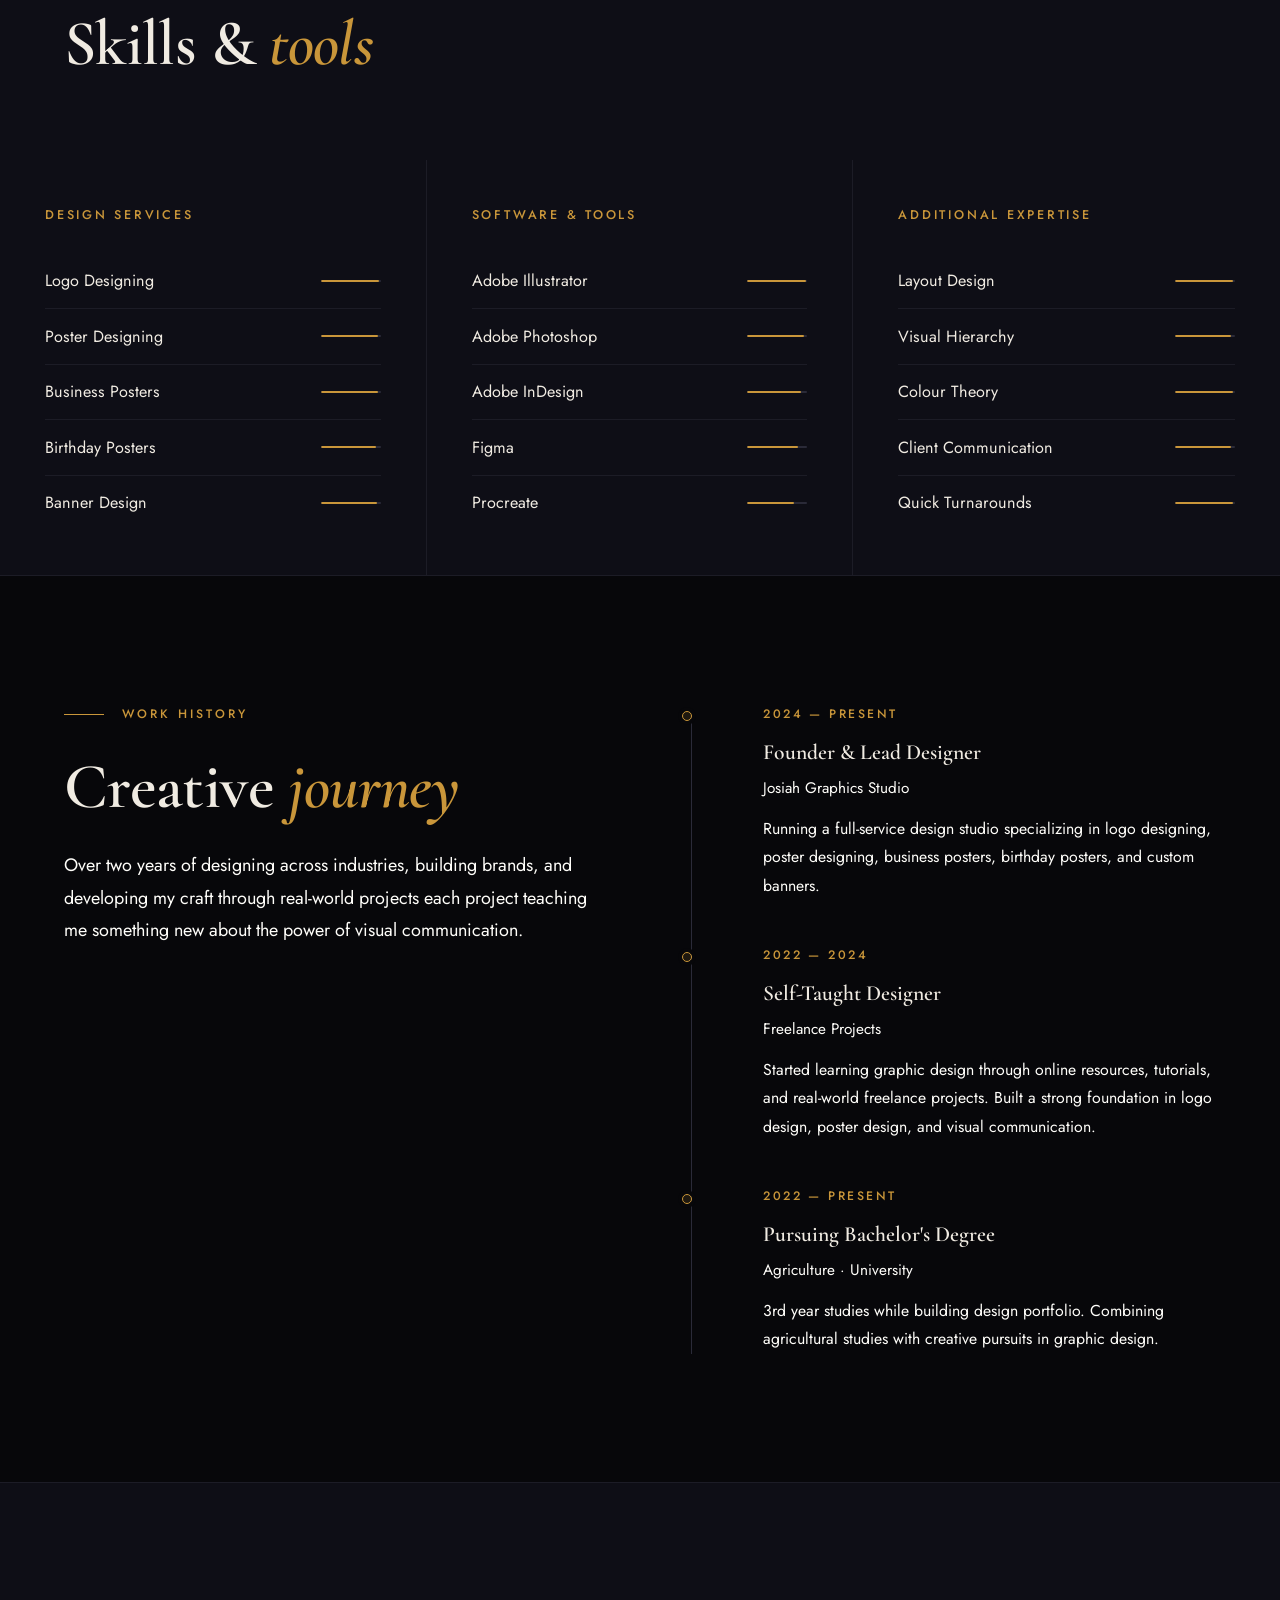
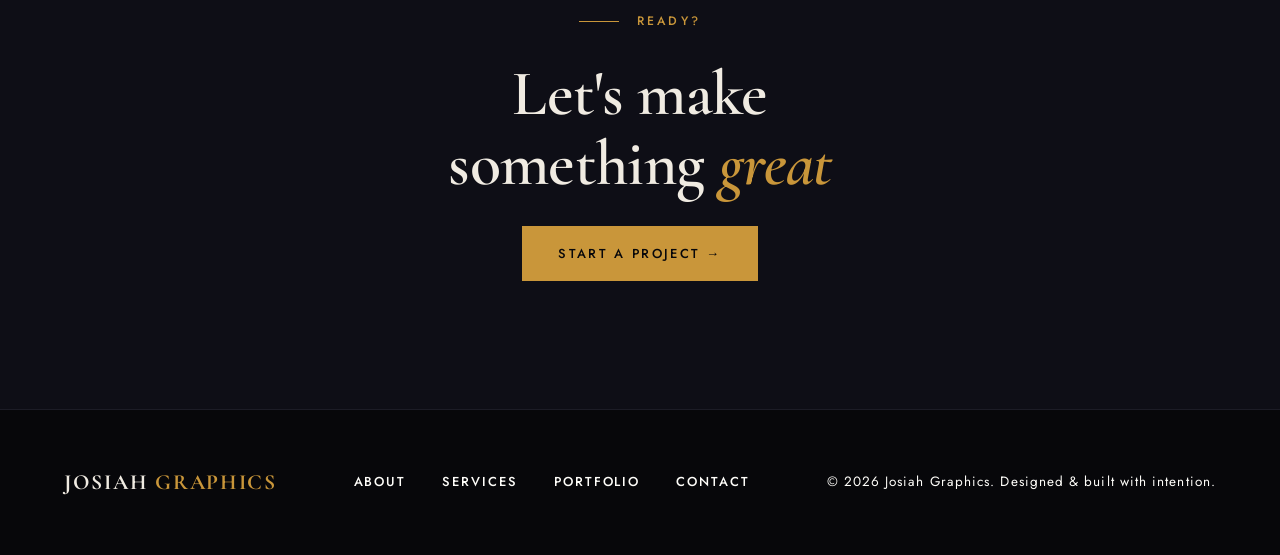
==== commit 7bdada6f: "message" ====
--- a/about.html
+++ b/about.html
@@ -4,7 +4,7 @@
   <meta charset="UTF-8" />
   <meta name="viewport" content="width=device-width, initial-scale=1.0" />
   <title>About|Josiah Graphics</title>
-  <meta name="description" content="About Josiah — graphic designer specializing in logo design, poster design, birthday posters, business posters, and banners." />
+  <meta name="description" content="About Josiah graphic designer specializing in logo design, poster design, birthday posters, business posters, and banners." />
   <link rel="stylesheet" href="assets/css/style.css" />
   <style>
     /* ── Bio Section ─────────────────────────────────────── */
@@ -156,6 +156,19 @@
     .timeline-company { font-size: 0.85rem; color: var(--text-muted); margin-bottom: 0.75rem; }
     .timeline-desc { font-size: 0.88rem; color: var(--text-muted); line-height: 1.8; max-width: 52ch; }
 
+    /* ── Work History Grid ────────────────────────────────── */
+    .work-history-grid {
+      display: grid;
+      grid-template-columns: 1fr 1fr;
+      gap: clamp(3rem, 8vw, 6rem);
+      align-items: start;
+    }
+    @media (max-width: 768px) {
+      .work-history-grid {
+        grid-template-columns: 1fr;
+      }
+    }
+
     /* ── Values ──────────────────────────────────────────── */
     .values-grid {
       display: grid;
@@ -244,10 +257,17 @@
   <section class="page-hero">
     <div class="container">
       <div class="section-label page-hero-label">About Me</div>
-      <h1>The<br>person<br>behind the <em>work</em></h1>
-      <p class="page-hero-desc">
-        I'm Josiah, a graphic designer, visual thinker, and brand storyteller based in Lilongwe, Malawi. I design for people, not just portfolios.
-      </p>
+      <div class="page-hero-content">
+        <div class="page-hero-text">
+          <h1>The<br>person<br>behind the <em>work</em></h1>
+          <p class="page-hero-desc">
+            I'm Josiah, a graphic designer, visual thinker, and brand storyteller based in Lilongwe, Malawi. I design for people, not just portfolios.
+          </p>
+        </div>
+        <div class="page-hero-logo">
+          <img src="assets/images/LOGO.svg" alt="Josiah Graphics Logo">
+        </div>
+      </div>
     </div>
   </section>
 
@@ -372,7 +392,7 @@
   <!-- Experience Timeline -->
   <section class="section-pad">
     <div class="container">
-      <div style="display:grid; grid-template-columns: 1fr 1fr; gap: clamp(3rem,8vw,6rem); align-items:start;">
+      <div class="work-history-grid">
         <div class="reveal-left">
           <div class="section-label">Work History</div>
           <h2 class="section-title">Creative <em>journey</em></h2>
--- a/assets/css/style.css
+++ b/assets/css/style.css
@@ -167,6 +167,97 @@
 }
 .nav-logo span { color: var(--accent); }
 .nav-logo:hover { color: var(--accent); }
+
+.page-hero-content {
+  display: flex;
+  align-items: flex-start;
+  justify-content: space-between;
+  gap: clamp(2rem, 5vw, 4rem);
+}
+
+.page-hero-text {
+  flex: 1;
+}
+
+.page-hero-logo {
+  display: flex;
+  align-items: center;
+  justify-content: center;
+  flex-shrink: 0;
+  margin-top: 0;
+}
+
+.page-hero-logo img {
+  width: 160px;
+  height: 160px;
+  border-radius: 50%;
+  object-fit: cover;
+  box-shadow: 0 10px 40px rgba(201, 150, 58, 0.25);
+  border: 3px solid var(--accent);
+  animation: logoGlow 3s ease-in-out infinite;
+}
+
+@keyframes logoGlow {
+  0%, 100% {
+    box-shadow: 0 10px 40px rgba(201, 150, 58, 0.25);
+    border-color: var(--accent);
+  }
+  50% {
+    box-shadow: 0 10px 50px rgba(201, 150, 58, 0.6), 0 0 30px rgba(201, 150, 58, 0.4);
+    border-color: rgba(201, 150, 58, 0.9);
+  }
+}
+
+.hero-content-layout {
+  display: flex;
+  align-items: center;
+  justify-content: space-between;
+  gap: clamp(2rem, 8vw, 6rem);
+}
+
+.hero-text {
+  flex: 1;
+}
+
+.hero-text .hero-scroll {
+  position: static;
+  margin-top: 2rem;
+}
+
+@media (max-width: 768px) {
+  .page-hero-content {
+    flex-direction: column;
+    align-items: center;
+    text-align: center;
+  }
+
+  .page-hero-logo img { 
+    width: 120px; 
+    height: 120px;
+    border-width: 2px;
+  }
+
+  .hero-content-layout {
+    flex-direction: column;
+    align-items: center;
+    text-align: center;
+  }
+
+  .hero-text .hero-title {
+    font-size: clamp(2rem, 8vw, 6rem) !important;
+  }
+
+  .page-hero-logo {
+    margin-top: 1.5rem;
+  }
+
+  .hero-intro-logo {
+    flex-direction: column;
+    align-items: center;
+    text-align: center;
+    margin-bottom: 1.5rem;
+  }
+}
 
 .nav-links {
   display: flex;
@@ -665,10 +756,14 @@
 @media (max-width: 768px) {
   .nav-links, .nav-cta { display: none; }
   .hamburger { display: flex; }
+  .nav-logo img { height: 40px; margin-right: 8px; border-radius: 50%; }
   .mobile-nav { display: flex; }
   .grid-3, .grid-2 { grid-template-columns: 1fr; }
   .grid-4 { grid-template-columns: repeat(2, 1fr); }
   .footer-inner { flex-direction: column; align-items: flex-start; }
+  .footer-links { flex-wrap: wrap; gap: 1rem; }
+  .footer-links a { font-size: 0.65rem; }
+  .footer-copy { font-size: 0.7rem; word-break: break-word; }
   .cursor, .cursor-ring { display: none; }
 }
 
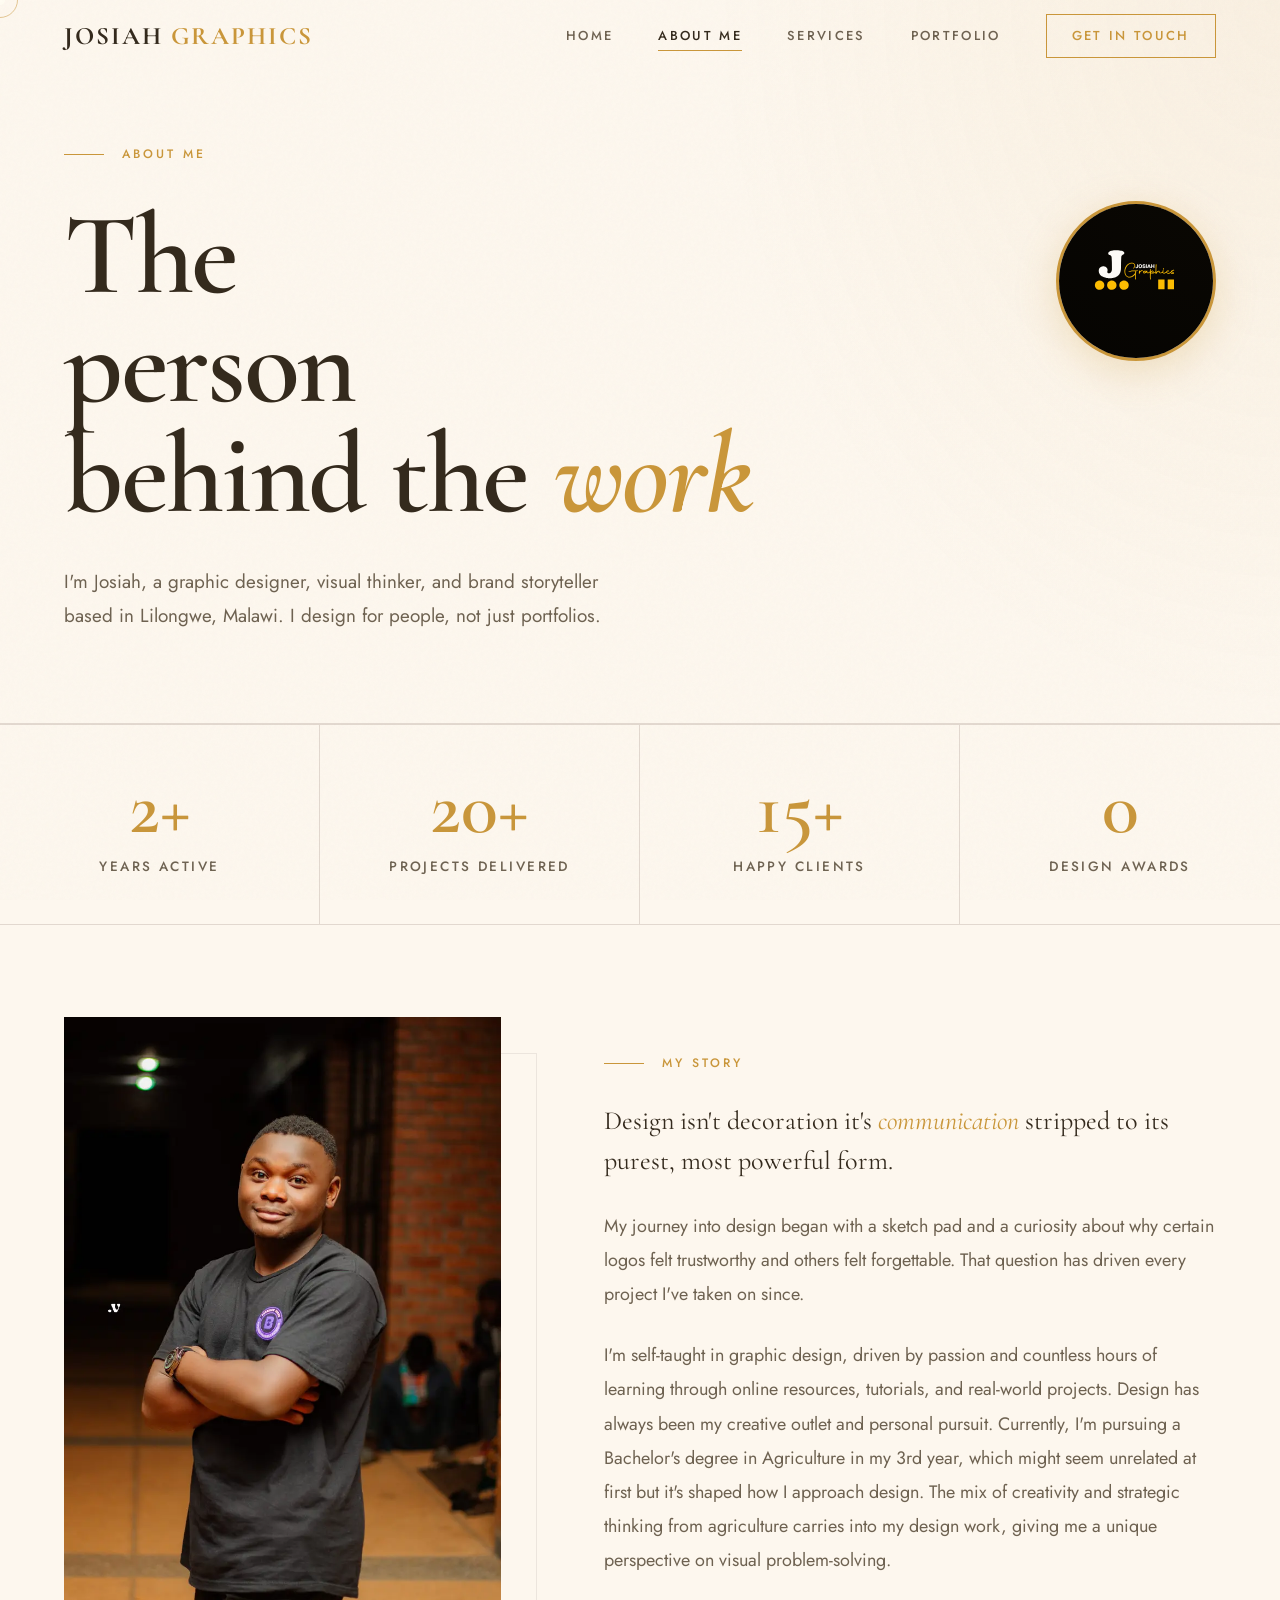
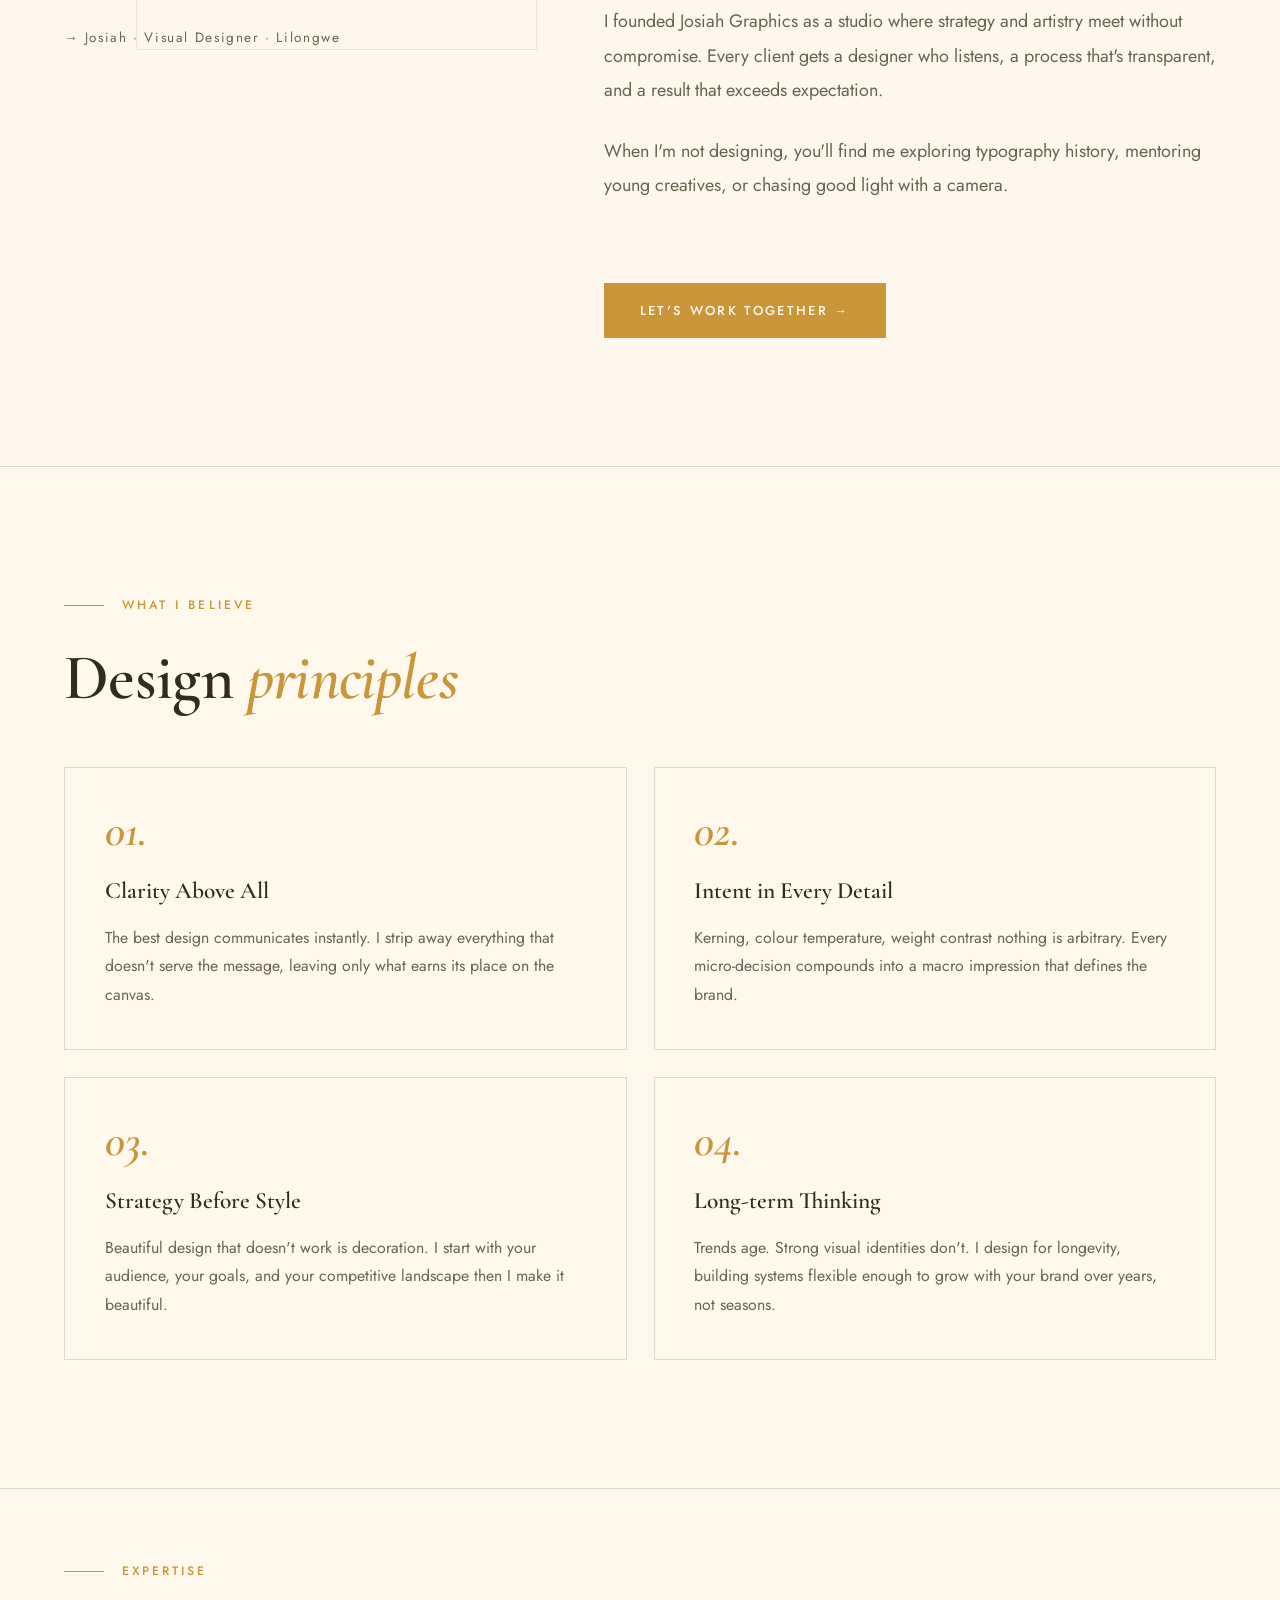
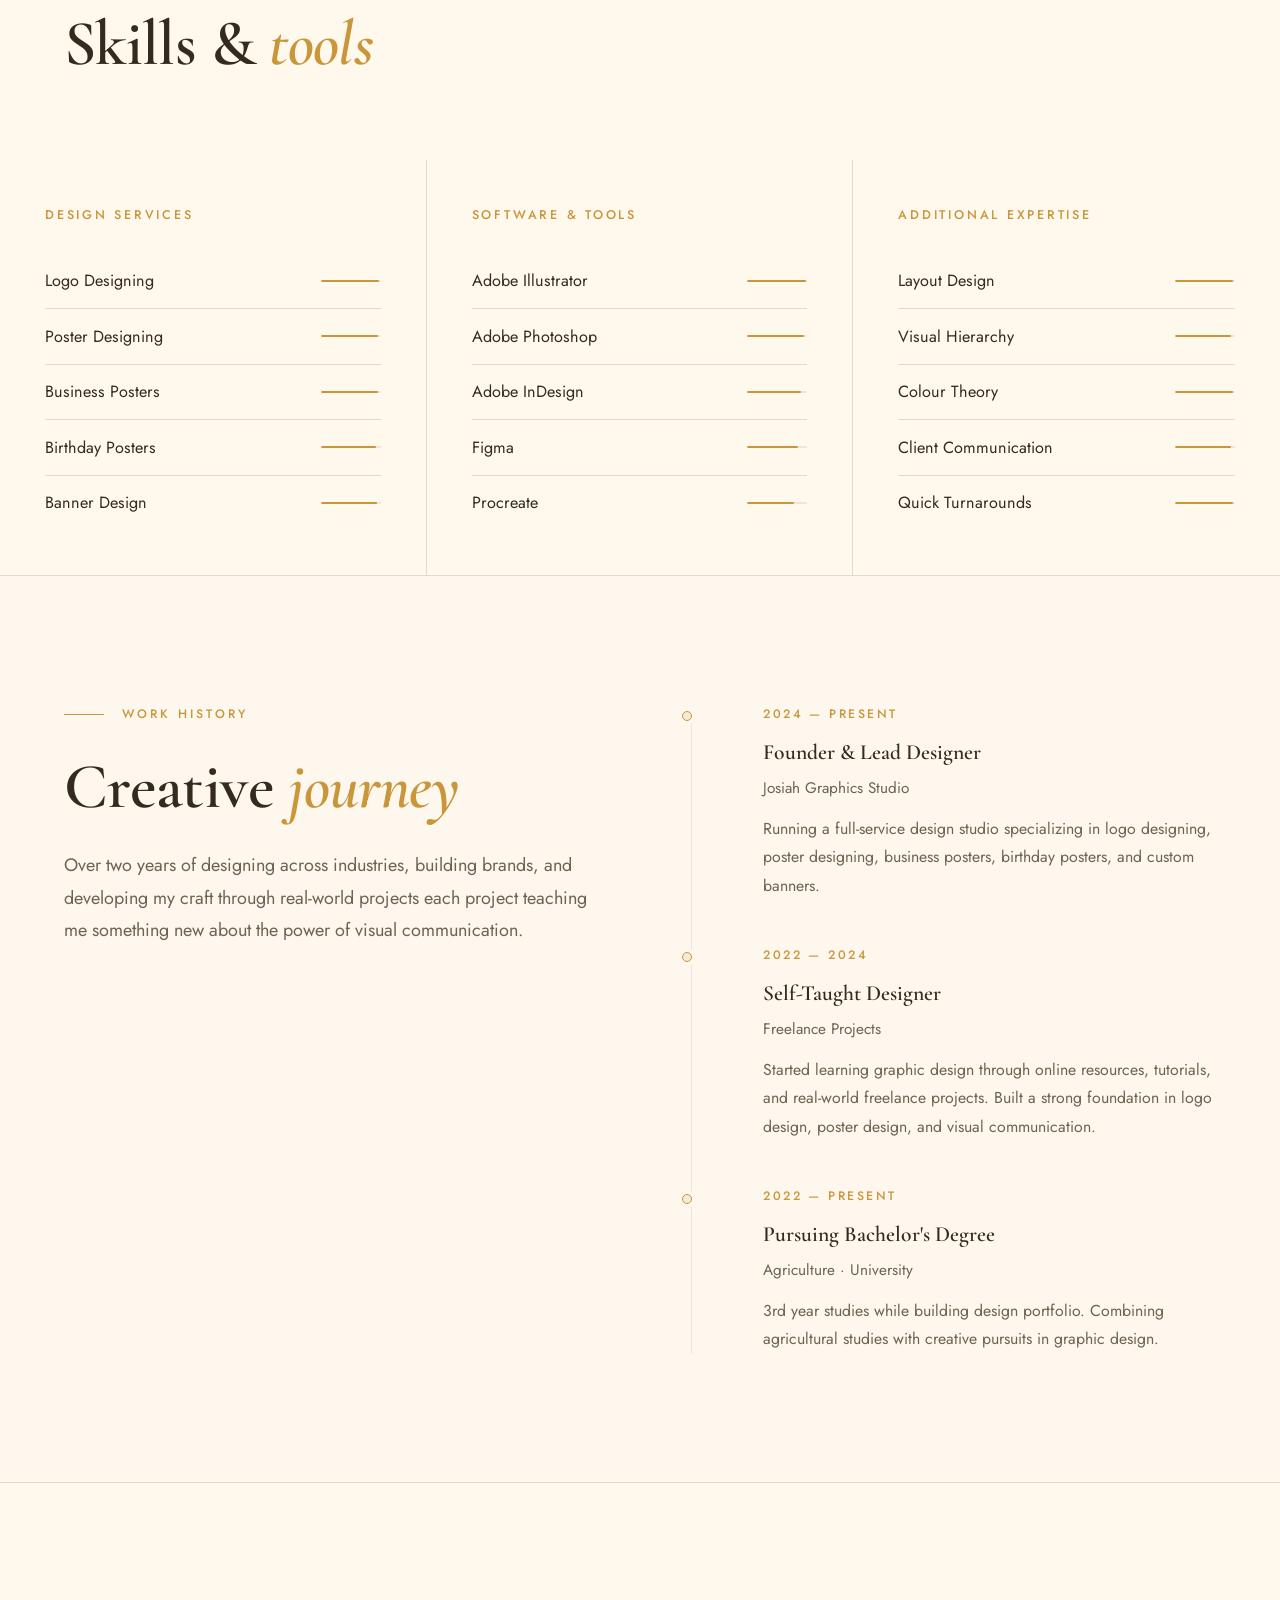
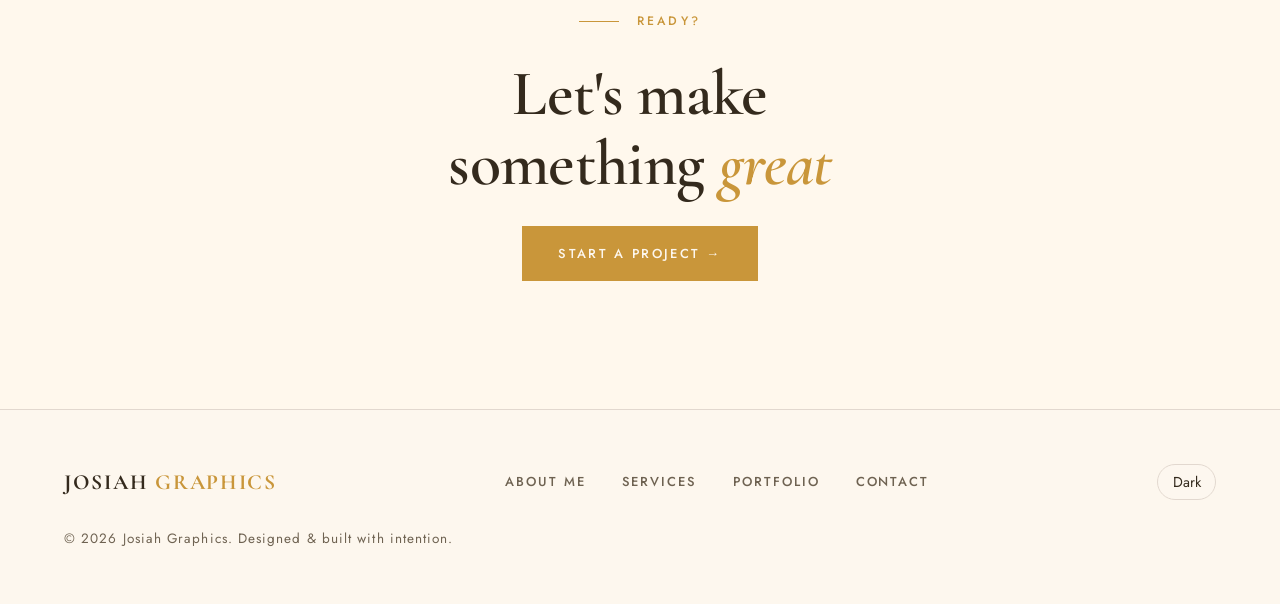
==== commit 2057d7d1: "message" ====
--- a/about.html
+++ b/about.html
@@ -235,7 +235,7 @@
       <a href="index.html" class="nav-logo">Josiah <span>Graphics</span></a>
       <div class="nav-links">
         <a href="index.html">Home</a>
-        <a href="about.html">About</a>
+        <a href="about.html">About Me</a>
         <a href="services.html">Services</a>
         <a href="portfolio.html">Portfolio</a>
         <a href="contact.html" class="nav-cta">Get in Touch</a>
@@ -247,7 +247,7 @@
   </nav>
   <div class="mobile-nav">
     <a href="index.html">Home</a>
-    <a href="about.html">About</a>
+    <a href="about.html">About Me</a>
     <a href="services.html">Services</a>
     <a href="portfolio.html">Portfolio</a>
     <a href="contact.html">Contact</a>
@@ -441,11 +441,12 @@
     <div class="footer-inner">
       <a href="index.html" class="footer-logo">Josiah <span>Graphics</span></a>
       <div class="footer-links">
-        <a href="about.html">About</a>
+        <a href="about.html">About Me</a>
         <a href="services.html">Services</a>
         <a href="portfolio.html">Portfolio</a>
         <a href="contact.html">Contact</a>
       </div>
+      <button id="theme-toggle-footer" class="theme-toggle" aria-label="Switch theme">Dark</button>
       <p class="footer-copy">© 2026 Josiah Graphics. Designed &amp; built with intention.</p>
     </div>
   </footer>
--- a/assets/css/style.css
+++ b/assets/css/style.css
@@ -30,6 +30,71 @@
   --trans:        0.4s var(--ease-out);
 }
 
+body.theme-light {
+  --bg:           #FDF7EE;
+  --surface:      #FFF8ED;
+  --surface-2:    #F5EBDC;
+  --accent:       #C9963A;
+  --accent-light: #E2B865;
+  --accent-dim:   rgba(201,150,58,0.12);
+  --text:         #342A1D;
+  --text-muted:   #6E6251;
+  --text-faint:   #9B8E7B;
+  --border:       #E2D8CF;
+  --border-light: #ECE5DD;
+}
+
+#theme-toggle-mobile {
+  display: none;
+}
+
+.theme-toggle {
+  display: inline-flex;
+  align-items: center;
+  justify-content: center;
+  gap: 0.4rem;
+  padding: 0.4rem 0.8rem;
+  border-radius: 999px;
+  border: 1px solid var(--border);
+  font-size: 0.8rem;
+  color: var(--text);
+  background: rgba(255, 255, 255, 0.08);
+  transition: background var(--trans), border-color var(--trans), color var(--trans), transform var(--trans);
+}
+
+.theme-toggle:hover {
+  background: rgba(255, 255, 255, 0.18);
+  transform: translateY(-1px);
+}
+
+.theme-toggle:focus-visible {
+  outline: 2px solid var(--accent);
+  outline-offset: 2px;
+}
+
+.theme-toggle {
+  transition: box-shadow var(--trans), transform var(--trans);
+}
+
+.theme-toggle:active {
+  transform: translateY(0px) scale(0.98);
+}
+
+@media (max-width: 768px) {
+  .theme-toggle {
+    font-size: 0.72rem;
+    padding: 0.36rem 0.7rem;
+  }
+
+  #theme-toggle {
+    display: none;
+  }
+
+  #theme-toggle-mobile {
+    display: inline-flex;
+  }
+}
+
 /* ─── Reset & Base ──────────────────────────────────────── */
 *, *::before, *::after { box-sizing: border-box; margin: 0; padding: 0; }
 
@@ -47,6 +112,7 @@
   line-height: 1.7;
   overflow-x: hidden;
   -webkit-font-smoothing: antialiased;
+  transition: background var(--trans), color var(--trans), border-color var(--trans);
 }
 
 img { display: block; max-width: 100%; object-fit: cover; }
